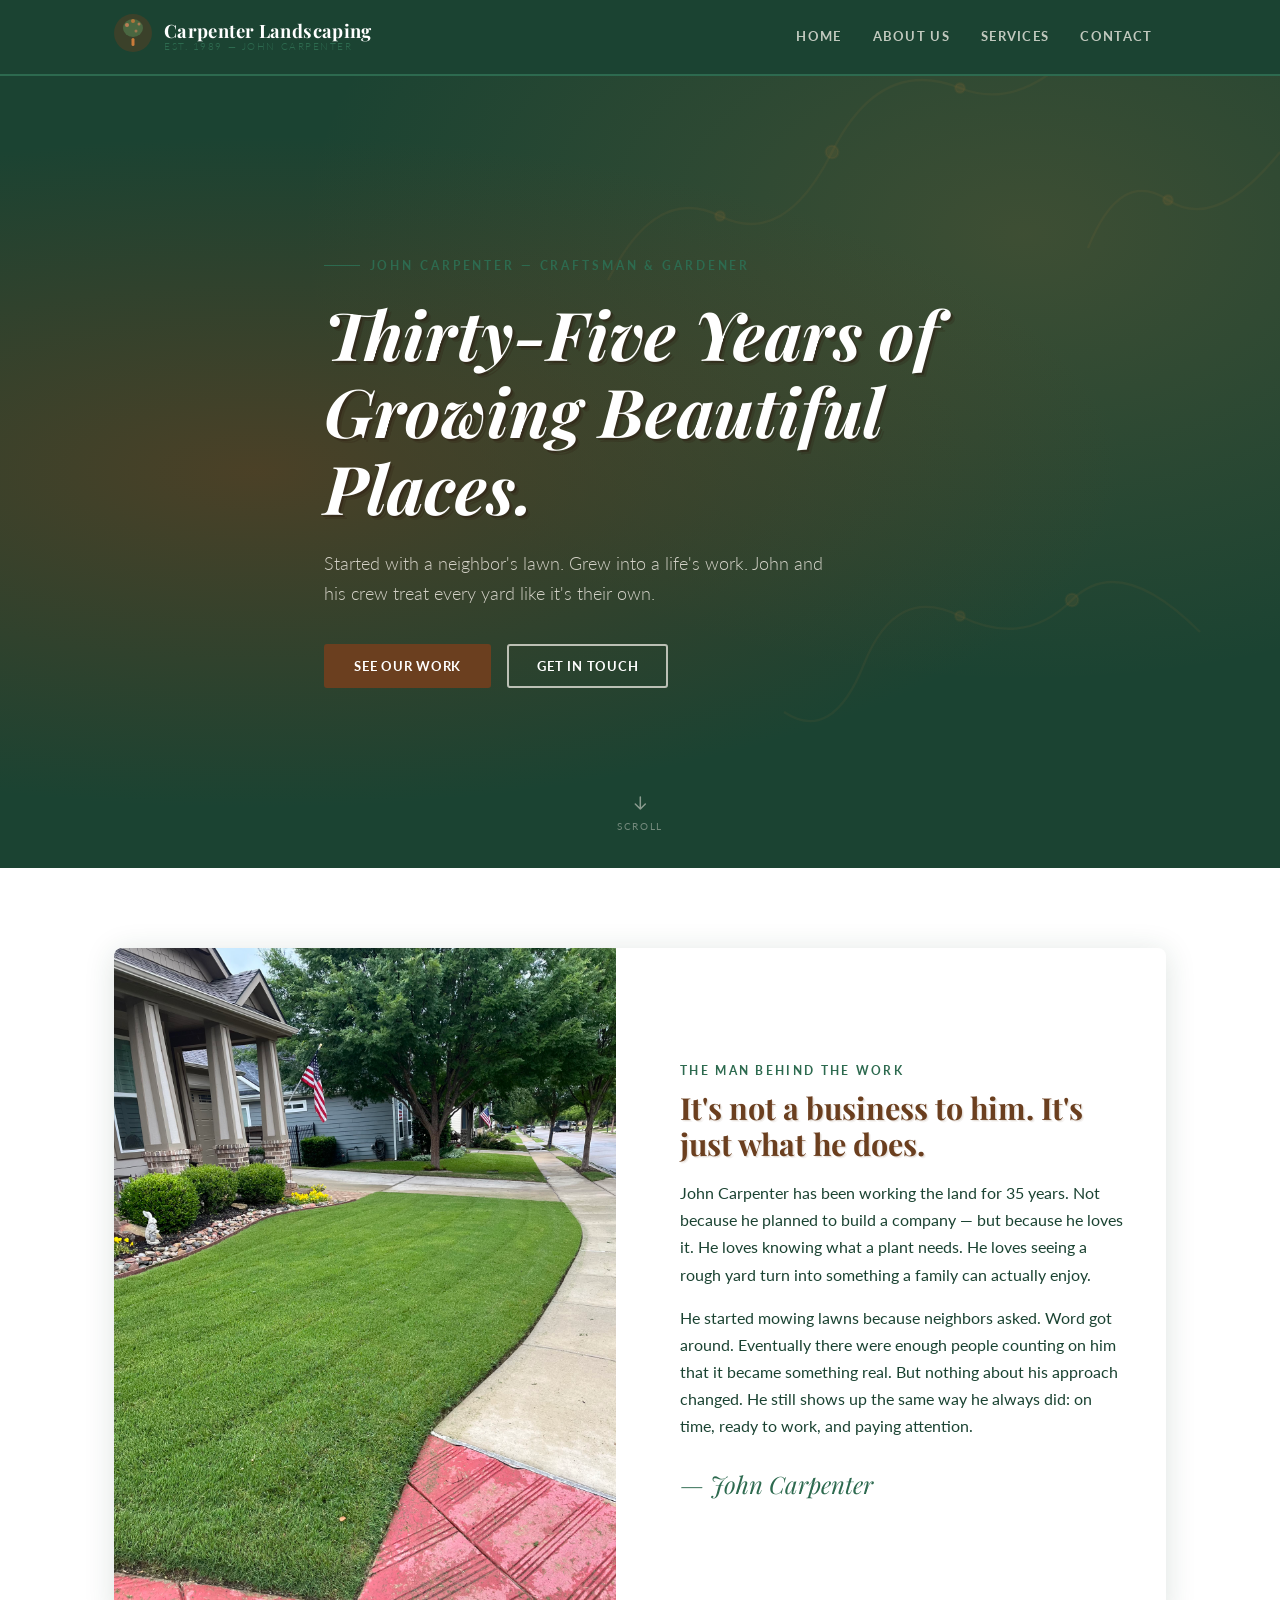
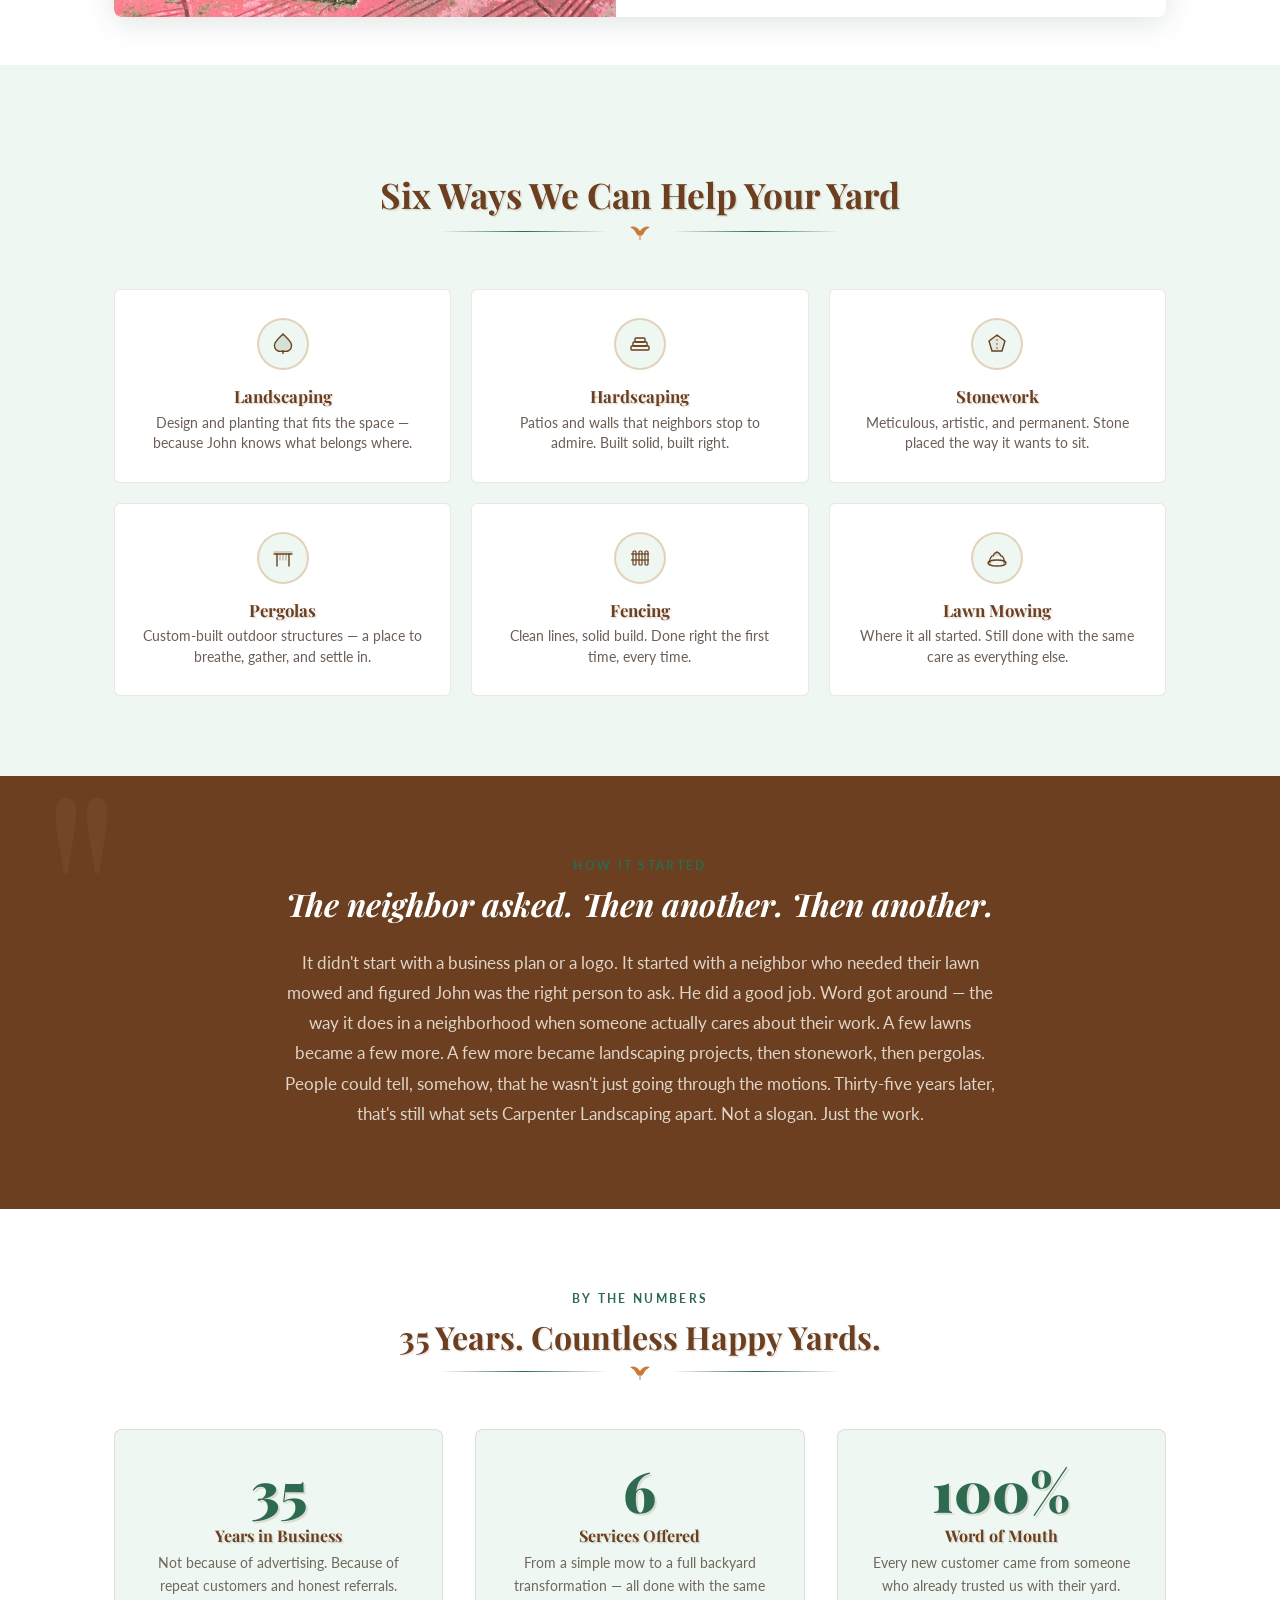
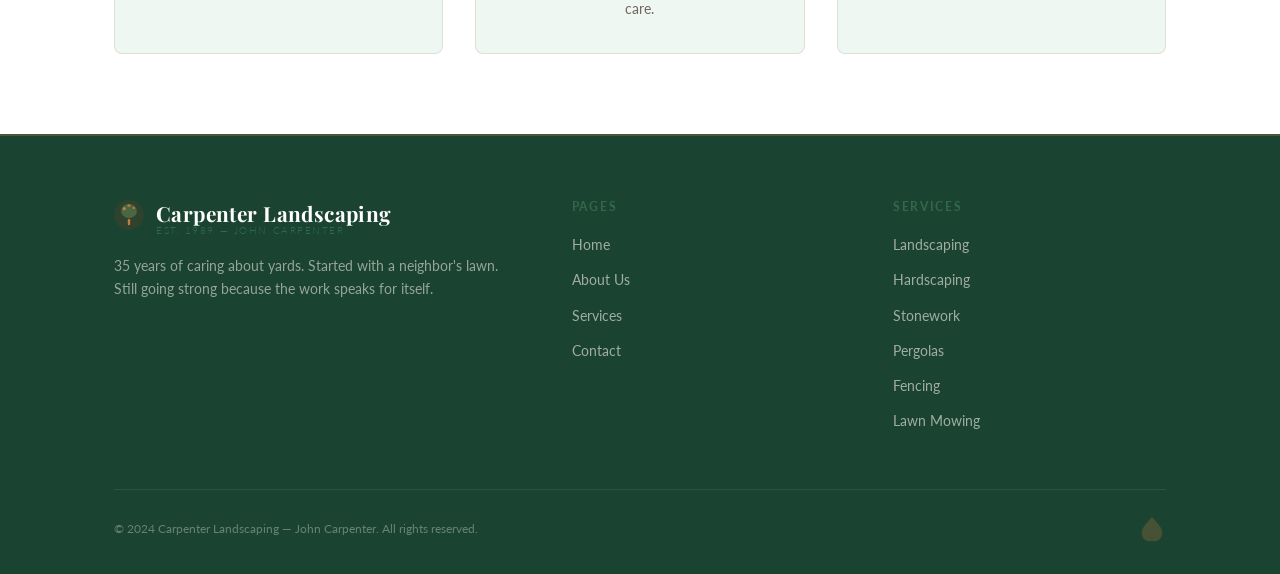
==== JC_landscaping.html @ 870b3518 "Add real lawn mowing photos to intro card and service card Co-Authored-By: Claude Sonnet 4.6 <norepl" ====
<!DOCTYPE html>
<html lang="en">
<head>
  <meta charset="UTF-8" />
  <meta name="viewport" content="width=device-width, initial-scale=1.0" />
  <title>Carpenter Landscaping — John Carpenter</title>

  <!-- Google Fonts -->
  <link rel="preconnect" href="https://fonts.googleapis.com" />
  <link rel="preconnect" href="https://fonts.gstatic.com" crossorigin />
  <link href="https://fonts.googleapis.com/css2?family=Playfair+Display:ital,wght@0,400;0,600;0,700;0,900;1,400;1,600&family=Lato:wght@300;400;700&display=swap" rel="stylesheet" />

  <style>
    /* ============================================================
       CSS CUSTOM PROPERTIES
    ============================================================ */
    :root {
      --brown:      #6B3F1F;        /* secondary brown */
      --amber:      #2D6A4F;        /* primary green (accent) */
      --cream:      #FFFFFF;        /* white */
      --espresso:   #1B4332;        /* dark green (headers/hero) */
      --terra:      #40916C;        /* medium green */
      --brown-light:#5A8A6A;        /* muted green */
      --cream-dark: #EEF7F1;        /* light green-white */
      --green-soft: #40916C;        /* medium green */
      --shadow:     rgba(27,67,50,0.15);
      --yellow:     #E9C46A;        /* floral yellow */
      --blue:       #4895B4;        /* floral blue */
      --pink:       #D4687A;        /* floral pink */
    }

    /* ============================================================
       RESET & BASE
    ============================================================ */
    *, *::before, *::after { box-sizing: border-box; margin: 0; padding: 0; }

    html { scroll-behavior: smooth; font-size: 16px; }

    body {
      font-family: 'Lato', sans-serif;
      background: var(--cream);
      color: var(--espresso);
      line-height: 1.7;
      overflow-x: hidden;
    }

    h1, h2, h3, h4 {
      font-family: 'Playfair Display', serif;
      line-height: 1.2;
      text-shadow: 1px 1px 0 rgba(107,63,31,0.12), 2px 2px 0 rgba(107,63,31,0.06);
    }

    a { color: inherit; text-decoration: none; }
    img { display: block; max-width: 100%; }
    ul { list-style: none; }

    /* ============================================================
       UTILITY
    ============================================================ */
    .container {
      max-width: 1100px;
      margin: 0 auto;
      padding: 0 1.5rem;
    }

    .btn {
      display: inline-block;
      padding: 0.75rem 1.75rem;
      border-radius: 3px;
      font-family: 'Lato', sans-serif;
      font-weight: 700;
      letter-spacing: 0.06em;
      text-transform: uppercase;
      font-size: 0.8rem;
      cursor: pointer;
      transition: all 0.25s ease;
      border: 2px solid transparent;
    }

    .btn-primary {
      background: var(--brown);
      color: var(--cream);
      border-color: var(--brown);
    }
    .btn-primary:hover {
      background: var(--espresso);
      border-color: var(--espresso);
      transform: translateY(-2px);
      box-shadow: 0 6px 20px var(--shadow);
    }

    .btn-outline {
      background: transparent;
      color: var(--cream);
      border-color: rgba(250,245,238,0.7);
    }
    .btn-outline:hover {
      background: var(--cream);
      color: var(--brown);
      border-color: var(--cream);
      transform: translateY(-2px);
      box-shadow: 0 6px 20px var(--shadow);
    }

    .section-label {
      font-family: 'Lato', sans-serif;
      font-size: 0.72rem;
      font-weight: 700;
      letter-spacing: 0.2em;
      text-transform: uppercase;
      color: var(--amber);
      margin-bottom: 0.6rem;
    }

    /* ============================================================
       SCROLL REVEAL
    ============================================================ */
    .reveal {
      opacity: 0;
      transform: translateY(28px);
      transition: opacity 0.7s ease, transform 0.7s ease;
    }
    .reveal.visible {
      opacity: 1;
      transform: translateY(0);
    }
    .reveal-delay-1 { transition-delay: 0.1s; }
    .reveal-delay-2 { transition-delay: 0.2s; }
    .reveal-delay-3 { transition-delay: 0.3s; }
    .reveal-delay-4 { transition-delay: 0.4s; }
    .reveal-delay-5 { transition-delay: 0.5s; }

    /* ============================================================
       SVG BOTANICAL DIVIDERS
    ============================================================ */
    .botanical-divider {
      display: flex;
      align-items: center;
      justify-content: center;
      gap: 1rem;
      margin: 0.5rem 0 2rem;
      opacity: 0.55;
    }
    .botanical-divider svg { flex-shrink: 0; }
    .botanical-divider .line {
      flex: 1;
      height: 1px;
      background: linear-gradient(to right, transparent, var(--amber), transparent);
      max-width: 180px;
    }

    /* ============================================================
       STICKY HEADER / NAV
    ============================================================ */
    #site-header {
      position: sticky;
      top: 0;
      z-index: 1000;
      background: var(--espresso);
      border-bottom: 2px solid var(--amber);
      transition: box-shadow 0.3s;
    }
    #site-header.scrolled {
      box-shadow: 0 4px 20px rgba(44,26,14,0.35);
    }

    .header-inner {
      display: flex;
      align-items: center;
      justify-content: space-between;
      padding: 0.9rem 1.5rem;
      max-width: 1100px;
      margin: 0 auto;
    }

    .logo {
      display: flex;
      align-items: center;
      gap: 0.75rem;
    }
    .logo-icon svg { width: 38px; height: 38px; }
    .logo-text {
      display: flex;
      flex-direction: column;
      line-height: 1.1;
    }
    .logo-name {
      font-family: 'Playfair Display', serif;
      font-size: 1.15rem;
      color: var(--cream);
      font-weight: 700;
      letter-spacing: 0.02em;
    }
    .logo-tagline {
      font-size: 0.65rem;
      color: var(--amber);
      letter-spacing: 0.15em;
      text-transform: uppercase;
      font-weight: 300;
    }

    .main-nav { display: flex; gap: 0.25rem; align-items: center; }
    .main-nav a {
      font-family: 'Lato', sans-serif;
      font-size: 0.8rem;
      font-weight: 700;
      letter-spacing: 0.1em;
      text-transform: uppercase;
      color: rgba(250,245,238,0.75);
      padding: 0.5rem 0.85rem;
      border-radius: 3px;
      transition: color 0.2s, background 0.2s;
    }
    .main-nav a:hover,
    .main-nav a.active {
      color: var(--amber);
      background: rgba(201,123,58,0.1);
    }

    /* Mobile nav */
    .nav-toggle {
      display: none;
      background: none;
      border: none;
      cursor: pointer;
      padding: 0.4rem;
    }
    .nav-toggle span {
      display: block;
      width: 24px;
      height: 2px;
      background: var(--cream);
      margin: 5px 0;
      transition: all 0.3s;
    }

    /* ============================================================
       PAGES (SPA routing)
    ============================================================ */
    .page { display: none; }
    .page.active { display: block; }

    /* ============================================================
       ██ HOME PAGE
    ============================================================ */

    /* --- HERO --- */
    .hero {
      background: var(--espresso);
      background-image:
        radial-gradient(ellipse at 20% 50%, rgba(107,63,31,0.6) 0%, transparent 60%),
        radial-gradient(ellipse at 80% 20%, rgba(201,123,58,0.2) 0%, transparent 50%);
      min-height: 88vh;
      display: flex;
      align-items: center;
      position: relative;
      overflow: hidden;
    }

    /* Decorative branch SVG background */
    .hero::before {
      content: '';
      position: absolute;
      inset: 0;
      background-image: url("data:image/svg+xml,%3Csvg xmlns='http://www.w3.org/2000/svg' width='800' height='600' viewBox='0 0 800 600'%3E%3Cg fill='none' stroke='rgba(201,123,58,0.07)' stroke-width='1.5'%3E%3Cpath d='M700,0 Q650,80 600,60 Q550,40 520,100 Q490,160 450,140 Q410,120 380,180'/%3E%3Cpath d='M800,100 Q760,150 730,130 Q700,110 680,160'/%3E%3Ccircle cx='600' cy='60' r='3' fill='rgba(201,123,58,0.12)'/%3E%3Ccircle cx='520' cy='100' r='4' fill='rgba(201,123,58,0.1)'/%3E%3Ccircle cx='450' cy='140' r='3' fill='rgba(201,123,58,0.1)'/%3E%3Ccircle cx='730' cy='130' r='3' fill='rgba(201,123,58,0.1)'/%3E%3Cpath d='M750,400 Q700,350 670,380 Q640,410 600,390 Q560,370 540,420 Q520,470 490,450'/%3E%3Ccircle cx='670' cy='380' r='4' fill='rgba(201,123,58,0.1)'/%3E%3Ccircle cx='600' cy='390' r='3' fill='rgba(201,123,58,0.1)'/%3E%3C/g%3E%3C/svg%3E");
      background-repeat: no-repeat;
      background-position: right center;
      background-size: cover;
      pointer-events: none;
    }

    .hero-content {
      position: relative;
      z-index: 2;
      max-width: 680px;
      padding: 5rem 1.5rem 5rem;
      margin: 0 auto;
    }

    .hero-eyebrow {
      font-size: 0.72rem;
      font-weight: 700;
      letter-spacing: 0.25em;
      text-transform: uppercase;
      color: var(--amber);
      margin-bottom: 1.2rem;
      display: flex;
      align-items: center;
      gap: 0.6rem;
    }
    .hero-eyebrow::before {
      content: '';
      display: block;
      width: 36px;
      height: 1px;
      background: var(--amber);
    }

    .hero h1 {
      font-size: clamp(2.4rem, 6vw, 4.2rem);
      color: var(--cream);
      margin-bottom: 1.4rem;
      font-style: italic;
      font-weight: 700;
      line-height: 1.15;
      text-shadow: 2px 2px 0 rgba(44,26,14,0.4), 4px 4px 0 rgba(44,26,14,0.2);
    }

    .hero p {
      font-size: 1.1rem;
      color: rgba(250,245,238,0.8);
      margin-bottom: 2.2rem;
      max-width: 500px;
      font-weight: 300;
    }

    .hero-ctas { display: flex; gap: 1rem; flex-wrap: wrap; }

    .hero-scroll {
      position: absolute;
      bottom: 2rem;
      left: 50%;
      transform: translateX(-50%);
      display: flex;
      flex-direction: column;
      align-items: center;
      gap: 0.4rem;
      color: rgba(250,245,238,0.4);
      font-size: 0.65rem;
      letter-spacing: 0.15em;
      text-transform: uppercase;
      animation: bounce 2s infinite;
    }
    .hero-scroll svg { opacity: 0.5; }
    @keyframes bounce {
      0%, 100% { transform: translateX(-50%) translateY(0); }
      50% { transform: translateX(-50%) translateY(6px); }
    }

    /* --- INTRO CARD --- */
    .intro-section {
      background: var(--cream);
      padding: 5rem 0 3rem;
    }

    .intro-card {
      display: grid;
      grid-template-columns: 1fr 1fr;
      gap: 3rem;
      align-items: center;
      background: white;
      border-radius: 8px;
      box-shadow: 0 4px 30px var(--shadow);
      overflow: hidden;
    }

    .intro-photo-slot {
      min-height: 340px;
      overflow: hidden;
      border-radius: 6px 0 0 6px;
    }
    .intro-photo-slot img { width: 100%; height: 100%; object-fit: cover; display: block; }

    .intro-text {
      padding: 2.5rem 2.5rem 2.5rem 1rem;
    }
    .intro-text h2 {
      font-size: 1.9rem;
      color: var(--brown);
      margin-bottom: 1rem;
    }
    .intro-text p {
      color: var(--espresso);
      margin-bottom: 1rem;
      font-size: 1rem;
    }
    .intro-sig {
      margin-top: 1.5rem;
      font-family: 'Playfair Display', serif;
      font-style: italic;
      font-size: 1.5rem;
      color: var(--amber);
    }

    /* --- SERVICES TEASER --- */
    .services-teaser {
      padding: 5rem 0;
      background: var(--cream-dark);
    }
    .services-teaser h2 {
      font-size: 2.2rem;
      color: var(--brown);
      margin-bottom: 0.3rem;
      text-align: center;
    }
    .services-teaser .botanical-divider { max-width: 400px; margin: 0 auto 3rem; }

    .teaser-grid {
      display: grid;
      grid-template-columns: repeat(3, 1fr);
      gap: 1.25rem;
    }

    .teaser-card {
      background: var(--cream);
      border-radius: 6px;
      padding: 1.75rem 1.5rem;
      border: 1px solid rgba(107,63,31,0.12);
      cursor: pointer;
      transition: all 0.3s ease;
      text-align: center;
    }
    .teaser-card:hover {
      transform: translateY(-4px);
      box-shadow: 0 10px 30px var(--shadow);
      border-color: var(--amber);
    }
    .teaser-icon {
      width: 52px;
      height: 52px;
      background: var(--cream-dark);
      border-radius: 50%;
      display: flex;
      align-items: center;
      justify-content: center;
      margin: 0 auto 1rem;
      border: 2px solid rgba(201,123,58,0.3);
      transition: border-color 0.3s;
    }
    .teaser-card:hover .teaser-icon { border-color: var(--amber); }
    .teaser-card h3 {
      font-size: 1.05rem;
      color: var(--brown);
      margin-bottom: 0.4rem;
    }
    .teaser-card p {
      font-size: 0.85rem;
      color: rgba(44,26,14,0.7);
      line-height: 1.5;
    }

    /* --- STORY BLURB --- */
    .story-section {
      padding: 5rem 0;
      background: var(--brown);
      position: relative;
      overflow: hidden;
    }
    .story-section::before {
      content: '"';
      position: absolute;
      top: -2rem;
      left: 3%;
      font-family: 'Playfair Display', serif;
      font-size: 18rem;
      color: rgba(255,255,255,0.04);
      line-height: 1;
      pointer-events: none;
    }

    .story-inner {
      max-width: 720px;
      margin: 0 auto;
      text-align: center;
      position: relative;
      z-index: 2;
    }
    .story-inner .section-label { color: var(--amber); }
    .story-inner h2 {
      font-size: 2rem;
      color: var(--cream);
      margin-bottom: 1.5rem;
      font-style: italic;
    }
    .story-inner p {
      color: rgba(250,245,238,0.82);
      font-size: 1.05rem;
      line-height: 1.8;
    }

    /* --- TRUST SECTION --- */
    .trust-section {
      padding: 5rem 0;
      background: var(--cream);
    }
    .trust-section h2 {
      text-align: center;
      font-size: 2rem;
      color: var(--brown);
      margin-bottom: 0.3rem;
    }
    .trust-section .botanical-divider { max-width: 400px; margin: 0 auto 3rem; }

    .trust-grid {
      display: grid;
      grid-template-columns: repeat(3, 1fr);
      gap: 2rem;
    }
    .trust-badge {
      text-align: center;
      padding: 2rem 1.5rem;
      background: var(--cream-dark);
      border-radius: 8px;
      border: 1px solid rgba(107,63,31,0.12);
    }
    .trust-badge .number {
      font-family: 'Playfair Display', serif;
      font-size: 3.5rem;
      font-weight: 900;
      color: var(--amber);
      line-height: 1;
      margin-bottom: 0.5rem;
      text-shadow: 2px 2px 0 rgba(107,63,31,0.15);
    }
    .trust-badge h3 {
      font-size: 1rem;
      color: var(--brown);
      margin-bottom: 0.4rem;
    }
    .trust-badge p {
      font-size: 0.85rem;
      color: rgba(44,26,14,0.65);
    }

    /* ============================================================
       ██ ABOUT PAGE
    ============================================================ */
    .about-hero {
      background: var(--espresso);
      padding: 5rem 0 4rem;
      text-align: center;
      position: relative;
      overflow: hidden;
    }
    .about-hero::after {
      content: '';
      position: absolute;
      bottom: 0;
      left: 0;
      right: 0;
      height: 60px;
      background: var(--cream);
      clip-path: ellipse(60% 100% at 50% 100%);
    }
    .about-hero .section-label { color: var(--amber); }
    .about-hero h1 {
      font-size: clamp(2rem, 5vw, 3.4rem);
      color: var(--cream);
      font-style: italic;
      margin-bottom: 1rem;
    }
    .about-hero p {
      color: rgba(250,245,238,0.75);
      max-width: 520px;
      margin: 0 auto;
    }

    .about-content { padding: 5rem 0; background: var(--cream); }

    .about-grid {
      display: grid;
      grid-template-columns: 1fr 1.6fr;
      gap: 4rem;
      align-items: start;
    }

    .about-photo-col { position: sticky; top: 100px; }

    .about-photo-slot {
      background: var(--cream-dark);
      border: 2px dashed var(--amber);
      border-radius: 6px;
      min-height: 420px;
      display: flex;
      flex-direction: column;
      align-items: center;
      justify-content: center;
      gap: 0.75rem;
      color: var(--brown-light);
      font-size: 0.8rem;
      letter-spacing: 0.05em;
      padding: 2rem;
      text-align: center;
    }
    .about-photo-slot svg { opacity: 0.45; }

    .about-team-photo {
      margin-top: 1.25rem;
      background: var(--cream-dark);
      border: 2px dashed rgba(107,63,31,0.35);
      border-radius: 6px;
      min-height: 220px;
      display: flex;
      flex-direction: column;
      align-items: center;
      justify-content: center;
      gap: 0.5rem;
      color: rgba(107,63,31,0.6);
      font-size: 0.75rem;
      text-align: center;
      padding: 1.5rem;
    }

    .about-text h2 {
      font-size: 2rem;
      color: var(--brown);
      margin-bottom: 1.2rem;
    }
    .about-text p {
      margin-bottom: 1.2rem;
      color: var(--espresso);
      line-height: 1.8;
    }
    .about-text h3 {
      font-size: 1.4rem;
      color: var(--brown);
      margin: 2rem 0 0.8rem;
    }

    .pull-quote {
      margin: 2.5rem 0;
      padding: 2rem 2rem 2rem 2.5rem;
      border-left: 4px solid var(--amber);
      background: var(--cream-dark);
      border-radius: 0 6px 6px 0;
      position: relative;
    }
    .pull-quote::before {
      content: '"';
      font-family: 'Playfair Display', serif;
      font-size: 5rem;
      color: var(--amber);
      opacity: 0.3;
      position: absolute;
      top: -1rem;
      left: 1rem;
      line-height: 1;
    }
    .pull-quote p {
      font-family: 'Playfair Display', serif;
      font-style: italic;
      font-size: 1.25rem;
      color: var(--brown);
      line-height: 1.5;
      position: relative;
      z-index: 1;
      margin-bottom: 0.5rem !important;
    }
    .pull-quote cite {
      font-size: 0.8rem;
      color: var(--amber);
      letter-spacing: 0.1em;
      text-transform: uppercase;
      font-style: normal;
      font-weight: 700;
    }

    .values-list {
      display: grid;
      grid-template-columns: 1fr 1fr;
      gap: 1rem;
      margin-top: 1.5rem;
    }
    .value-item {
      display: flex;
      align-items: flex-start;
      gap: 0.75rem;
      padding: 1rem;
      background: var(--cream-dark);
      border-radius: 6px;
    }
    .value-item svg { flex-shrink: 0; margin-top: 2px; }
    .value-item strong {
      display: block;
      color: var(--brown);
      font-size: 0.9rem;
      margin-bottom: 0.2rem;
    }
    .value-item span {
      font-size: 0.82rem;
      color: rgba(44,26,14,0.7);
    }

    /* ============================================================
       ██ SERVICES PAGE
    ============================================================ */
    .services-hero {
      background: var(--green-soft);
      background-image: radial-gradient(ellipse at 30% 50%, rgba(107,63,31,0.3) 0%, transparent 60%);
      padding: 5rem 0 4rem;
      text-align: center;
      position: relative;
      overflow: hidden;
    }
    .services-hero::after {
      content: '';
      position: absolute;
      bottom: 0;
      left: 0;
      right: 0;
      height: 60px;
      background: var(--cream);
      clip-path: ellipse(60% 100% at 50% 100%);
    }
    .services-hero .section-label { color: var(--amber); }
    .services-hero h1 {
      font-size: clamp(2rem, 5vw, 3.2rem);
      color: var(--cream);
      font-style: italic;
      margin-bottom: 1rem;
    }
    .services-hero p {
      color: rgba(250,245,238,0.8);
      max-width: 520px;
      margin: 0 auto;
    }

    .services-content { padding: 5rem 0; background: var(--cream); }

    /* Featured landscaping card */
    .service-featured {
      background: var(--espresso);
      border-radius: 10px;
      overflow: hidden;
      display: grid;
      grid-template-columns: 1fr 1.1fr;
      margin-bottom: 2rem;
      box-shadow: 0 8px 40px var(--shadow);
    }
    .service-featured-photo {
      background: rgba(107,63,31,0.35);
      min-height: 340px;
      display: flex;
      flex-direction: column;
      align-items: center;
      justify-content: center;
      gap: 0.75rem;
      color: rgba(250,245,238,0.5);
      font-size: 0.8rem;
      padding: 2rem;
      text-align: center;
      border: 2px dashed rgba(201,123,58,0.35);
      border-radius: 8px;
      margin: 1.5rem;
    }
    .service-featured-text {
      padding: 2.5rem 2.5rem 2.5rem 1rem;
    }
    .service-badge {
      display: inline-block;
      background: var(--amber);
      color: var(--espresso);
      font-size: 0.65rem;
      font-weight: 700;
      letter-spacing: 0.15em;
      text-transform: uppercase;
      padding: 0.25rem 0.75rem;
      border-radius: 2px;
      margin-bottom: 0.75rem;
    }
    .service-featured-text h2 {
      font-size: 2rem;
      color: var(--cream);
      margin-bottom: 1rem;
      font-style: italic;
    }
    .service-featured-text p {
      color: rgba(250,245,238,0.78);
      margin-bottom: 1.25rem;
      line-height: 1.75;
    }

    /* Regular service cards */
    .services-grid {
      display: grid;
      grid-template-columns: repeat(auto-fill, minmax(300px, 1fr));
      gap: 1.5rem;
    }
    .service-card {
      background: white;
      border-radius: 8px;
      border: 1px solid rgba(107,63,31,0.12);
      overflow: hidden;
      transition: all 0.3s;
    }
    .service-card:hover {
      transform: translateY(-4px);
      box-shadow: 0 12px 35px var(--shadow);
      border-color: var(--amber);
    }
    .service-card-photo {
      height: 160px;
      overflow: hidden;
      border-bottom: 1px solid rgba(107,63,31,0.12);
    }
    .service-card-photo img { width: 100%; height: 100%; object-fit: cover; display: block; }
    .service-card-body { padding: 1.5rem; }
    .service-card-body h3 {
      font-size: 1.2rem;
      color: var(--brown);
      margin-bottom: 0.6rem;
    }
    .service-card-body p {
      font-size: 0.88rem;
      color: rgba(44,26,14,0.72);
      margin-bottom: 1.25rem;
      line-height: 1.6;
    }
    .btn-sm {
      font-size: 0.72rem;
      padding: 0.55rem 1.2rem;
      background: var(--brown);
      color: var(--cream);
      border-radius: 3px;
      font-weight: 700;
      letter-spacing: 0.08em;
      text-transform: uppercase;
      display: inline-block;
      transition: all 0.2s;
      border: 2px solid var(--brown);
    }
    .btn-sm:hover {
      background: var(--espresso);
      border-color: var(--espresso);
    }

    /* ============================================================
       ██ CONTACT PAGE
    ============================================================ */
    .contact-hero {
      background: var(--espresso);
      padding: 5rem 0 4rem;
      text-align: center;
      position: relative;
      overflow: hidden;
    }
    .contact-hero::after {
      content: '';
      position: absolute;
      bottom: 0;
      left: 0;
      right: 0;
      height: 60px;
      background: var(--cream);
      clip-path: ellipse(60% 100% at 50% 100%);
    }
    .contact-hero h1 {
      font-size: clamp(2rem, 5vw, 3.2rem);
      color: var(--cream);
      font-style: italic;
      margin-bottom: 1rem;
    }
    .contact-hero p {
      color: rgba(250,245,238,0.75);
      max-width: 480px;
      margin: 0 auto;
      font-style: italic;
      font-family: 'Playfair Display', serif;
    }

    .contact-content { padding: 5rem 0; background: var(--cream); }

    .contact-grid {
      display: grid;
      grid-template-columns: 1.3fr 1fr;
      gap: 4rem;
      align-items: start;
    }

    /* Form */
    .contact-form-wrap h2 {
      font-size: 1.8rem;
      color: var(--brown);
      margin-bottom: 0.3rem;
    }
    .contact-form-wrap > p {
      color: rgba(44,26,14,0.65);
      margin-bottom: 2rem;
      font-size: 0.9rem;
    }

    .form-group { margin-bottom: 1.25rem; }
    .form-group label {
      display: block;
      font-size: 0.75rem;
      font-weight: 700;
      letter-spacing: 0.1em;
      text-transform: uppercase;
      color: var(--brown);
      margin-bottom: 0.4rem;
    }
    .form-group input,
    .form-group textarea,
    .form-group select {
      width: 100%;
      padding: 0.75rem 1rem;
      border: 1.5px solid rgba(107,63,31,0.25);
      border-radius: 4px;
      font-family: 'Lato', sans-serif;
      font-size: 0.95rem;
      color: var(--espresso);
      background: white;
      transition: border-color 0.2s, box-shadow 0.2s;
      outline: none;
    }
    .form-group input:focus,
    .form-group textarea:focus {
      border-color: var(--amber);
      box-shadow: 0 0 0 3px rgba(201,123,58,0.15);
    }
    .form-group textarea { min-height: 130px; resize: vertical; }

    .form-row {
      display: grid;
      grid-template-columns: 1fr 1fr;
      gap: 1rem;
    }

    .form-submit {
      margin-top: 1.5rem;
    }
    .form-submit .btn-primary {
      width: 100%;
      text-align: center;
      font-size: 0.85rem;
    }

    /* Contact info sidebar */
    .contact-info h2 {
      font-size: 1.6rem;
      color: var(--brown);
      margin-bottom: 1.5rem;
    }

    .john-note {
      background: var(--espresso);
      border-radius: 8px;
      padding: 1.75rem;
      margin-bottom: 2rem;
    }
    .john-note p {
      font-family: 'Playfair Display', serif;
      font-style: italic;
      color: var(--cream);
      font-size: 1rem;
      line-height: 1.6;
    }
    .john-note cite {
      display: block;
      margin-top: 0.75rem;
      font-size: 0.75rem;
      color: var(--amber);
      letter-spacing: 0.1em;
      text-transform: uppercase;
      font-style: normal;
    }

    .info-item {
      display: flex;
      gap: 1rem;
      align-items: flex-start;
      padding: 1.25rem 0;
      border-bottom: 1px solid rgba(107,63,31,0.12);
    }
    .info-item:last-child { border-bottom: none; }
    .info-icon {
      width: 40px;
      height: 40px;
      background: var(--cream-dark);
      border-radius: 50%;
      display: flex;
      align-items: center;
      justify-content: center;
      flex-shrink: 0;
      border: 1px solid rgba(107,63,31,0.15);
    }
    .info-text strong {
      display: block;
      font-size: 0.75rem;
      letter-spacing: 0.1em;
      text-transform: uppercase;
      color: var(--brown);
      margin-bottom: 0.2rem;
    }
    .info-text span {
      color: rgba(44,26,14,0.7);
      font-size: 0.9rem;
    }

    /* ============================================================
       FOOTER
    ============================================================ */
    #site-footer {
      background: var(--espresso);
      padding: 4rem 0 2rem;
      border-top: 2px solid rgba(201,123,58,0.3);
    }

    .footer-grid {
      display: grid;
      grid-template-columns: 1.5fr 1fr 1fr;
      gap: 3rem;
      margin-bottom: 3rem;
    }

    .footer-brand .logo-name { font-size: 1.3rem; color: var(--cream); }
    .footer-brand .logo-tagline { color: var(--amber); }
    .footer-brand p {
      margin-top: 1rem;
      color: rgba(250,245,238,0.55);
      font-size: 0.88rem;
      line-height: 1.7;
    }

    .footer-col h4 {
      font-family: 'Lato', sans-serif;
      font-size: 0.72rem;
      font-weight: 700;
      letter-spacing: 0.15em;
      text-transform: uppercase;
      color: var(--amber);
      margin-bottom: 1rem;
    }
    .footer-col ul li { margin-bottom: 0.5rem; }
    .footer-col ul li a,
    .footer-col ul li span {
      color: rgba(250,245,238,0.6);
      font-size: 0.88rem;
      transition: color 0.2s;
      cursor: pointer;
    }
    .footer-col ul li a:hover { color: var(--cream); }

    .footer-bottom {
      border-top: 1px solid rgba(250,245,238,0.08);
      padding-top: 1.5rem;
      display: flex;
      align-items: center;
      justify-content: space-between;
    }
    .footer-bottom p {
      color: rgba(250,245,238,0.35);
      font-size: 0.78rem;
    }
    .footer-leaf { opacity: 0.25; }

    /* ============================================================
       BOTANICAL DIVIDER SVG INLINE
    ============================================================ */
    .section-divider {
      text-align: center;
      margin: 1rem 0 2rem;
    }
    .section-divider svg {
      width: 200px;
      height: auto;
      opacity: 0.45;
    }

    /* ============================================================
       RESPONSIVE
    ============================================================ */
    @media (max-width: 900px) {
      .teaser-grid { grid-template-columns: repeat(2, 1fr); }
      .trust-grid { grid-template-columns: repeat(2, 1fr); }
      .footer-grid { grid-template-columns: 1fr 1fr; }
      .intro-card { grid-template-columns: 1fr; }
      .intro-photo-slot { border-radius: 6px 6px 0 0; min-height: 220px; }
      .intro-text { padding: 2rem; }
      .about-grid { grid-template-columns: 1fr; }
      .about-photo-col { position: static; }
      .service-featured { grid-template-columns: 1fr; }
      .service-featured-text { padding: 2rem; }
      .contact-grid { grid-template-columns: 1fr; }
      .values-list { grid-template-columns: 1fr; }
    }

    @media (max-width: 640px) {
      .main-nav { display: none; }
      .main-nav.open {
        display: flex;
        flex-direction: column;
        position: absolute;
        top: 100%;
        left: 0;
        right: 0;
        background: var(--espresso);
        border-top: 1px solid rgba(201,123,58,0.2);
        padding: 1rem;
        gap: 0;
      }
      .main-nav.open a {
        padding: 0.75rem 1rem;
        border-bottom: 1px solid rgba(250,245,238,0.06);
      }
      .nav-toggle { display: block; }
      #site-header { position: relative; }
      #site-header .header-inner { position: relative; }
      .teaser-grid { grid-template-columns: 1fr; }
      .trust-grid { grid-template-columns: 1fr; }
      .footer-grid { grid-template-columns: 1fr; }
      .form-row { grid-template-columns: 1fr; }
      .hero-ctas { flex-direction: column; }
      .hero-ctas .btn { text-align: center; }
    }

    /* ============================================================
       MISC POLISH
    ============================================================ */
    ::selection {
      background: var(--amber);
      color: var(--espresso);
    }

    .text-amber { color: var(--amber); }
    .text-center { text-align: center; }
    .mb-sm { margin-bottom: 0.5rem; }
    .mb-md { margin-bottom: 1.5rem; }
  </style>
</head>
<body>

  <!-- ============================================================
       STICKY HEADER
  ============================================================ -->
  <header id="site-header">
    <div class="header-inner">
      <div class="logo" onclick="navigate('home')" style="cursor:pointer">
        <div class="logo-icon">
          <!-- Leaf / tree SVG logo mark -->
          <svg viewBox="0 0 38 38" fill="none" xmlns="http://www.w3.org/2000/svg">
            <circle cx="19" cy="19" r="19" fill="rgba(107,63,31,0.4)"/>
            <!-- Tree trunk -->
            <rect x="17.5" y="24" width="3" height="8" rx="1.5" fill="#C97B3A"/>
            <!-- Tree canopy -->
            <ellipse cx="19" cy="14" rx="10" ry="9" fill="#4A6741"/>
            <!-- Bloom accents -->
            <circle cx="13" cy="11" r="2" fill="#D4845A" opacity="0.8"/>
            <circle cx="25" cy="10" r="1.5" fill="#D4845A" opacity="0.7"/>
            <circle cx="19" cy="7" r="2" fill="#C97B3A" opacity="0.8"/>
            <circle cx="22" cy="17" r="1.5" fill="#D4845A" opacity="0.6"/>
          </svg>
        </div>
        <div class="logo-text">
          <span class="logo-name">Carpenter Landscaping</span>
          <span class="logo-tagline">Est. 1989 &mdash; John Carpenter</span>
        </div>
      </div>

      <!-- Desktop nav -->
      <nav class="main-nav" id="main-nav">
        <a href="#" onclick="navigate('home')" data-page="home">Home</a>
        <a href="#" onclick="navigate('about')" data-page="about">About Us</a>
        <a href="#" onclick="navigate('services')" data-page="services">Services</a>
        <a href="#" onclick="navigate('contact')" data-page="contact">Contact</a>
      </nav>

      <!-- Mobile toggle -->
      <button class="nav-toggle" id="nav-toggle" aria-label="Toggle menu">
        <span></span><span></span><span></span>
      </button>
    </div>
  </header>


  <!-- ============================================================
       HOME PAGE
  ============================================================ -->
  <div id="page-home" class="page active">

    <!-- HERO -->
    <section class="hero">
      <div class="hero-content">
        <div class="hero-eyebrow reveal">John Carpenter &mdash; Craftsman &amp; Gardener</div>
        <h1 class="reveal reveal-delay-1">Thirty-Five Years of Growing Beautiful Places.</h1>
        <p class="reveal reveal-delay-2">Started with a neighbor's lawn. Grew into a life's work. John and his crew treat every yard like it's their own.</p>
        <div class="hero-ctas reveal reveal-delay-3">
          <button class="btn btn-primary" onclick="navigate('services')">See Our Work</button>
          <button class="btn btn-outline" onclick="navigate('contact')">Get in Touch</button>
        </div>
      </div>
      <div class="hero-scroll">
        <svg width="18" height="18" viewBox="0 0 18 18" fill="none" xmlns="http://www.w3.org/2000/svg">
          <path d="M9 3v12M4 10l5 5 5-5" stroke="#FAF5EE" stroke-width="1.5" stroke-linecap="round" stroke-linejoin="round"/>
        </svg>
        Scroll
      </div>
    </section>

    <!-- INTRO CARD -->
    <section class="intro-section">
      <div class="container">
        <div class="intro-card reveal">
          <div class="intro-photo-slot">
            <img src="images/IMG_1251.jpeg" alt="Freshly mowed lawn with clean edges by Carpenter Landscaping" style="width:100%;height:100%;object-fit:cover;border-radius:6px 0 0 6px;display:block;" />
          </div>
          <div class="intro-text">
            <div class="section-label">The Man Behind the Work</div>
            <h2>It's not a business to him. It's just what he does.</h2>
            <p>John Carpenter has been working the land for 35 years. Not because he planned to build a company — but because he loves it. He loves knowing what a plant needs. He loves seeing a rough yard turn into something a family can actually enjoy.</p>
            <p>He started mowing lawns because neighbors asked. Word got around. Eventually there were enough people counting on him that it became something real. But nothing about his approach changed. He still shows up the same way he always did: on time, ready to work, and paying attention.</p>
            <div class="intro-sig">— John Carpenter</div>
          </div>
        </div>
      </div>
    </section>

    <!-- SERVICES TEASER -->
    <section class="services-teaser">
      <div class="container">
        <div class="section-label text-center reveal">What We Do</div>
        <h2 class="reveal reveal-delay-1">Six Ways We Can Help Your Yard</h2>
        <div class="botanical-divider reveal reveal-delay-2">
          <div class="line"></div>
          <svg width="32" height="20" viewBox="0 0 32 20" fill="none" xmlns="http://www.w3.org/2000/svg">
            <path d="M16 10 Q12 4 6 6 Q10 8 12 12 Q14 16 16 14 Q18 16 20 12 Q22 8 26 6 Q20 4 16 10Z" fill="#C97B3A"/>
            <line x1="16" y1="10" x2="16" y2="19" stroke="#C97B3A" stroke-width="1"/>
          </svg>
          <div class="line"></div>
        </div>

        <div class="teaser-grid">
          <!-- Landscaping -->
          <div class="teaser-card reveal" onclick="navigate('services')">
            <div class="teaser-icon">
              <svg width="24" height="24" viewBox="0 0 24 24" fill="none">
                <path d="M12 2C9 5 6 7 4 11c-1.5 3 0 7 3 8 1.5.5 3 .5 5 0 2 .5 3.5.5 5 0 3-1 4.5-5 3-8C18 7 15 5 12 2Z" stroke="#6B3F1F" stroke-width="1.4" fill="rgba(74,103,65,0.15)"/>
                <line x1="12" y1="19" x2="12" y2="22" stroke="#6B3F1F" stroke-width="1.4"/>
              </svg>
            </div>
            <h3>Landscaping</h3>
            <p>Design and planting that fits the space — because John knows what belongs where.</p>
          </div>

          <!-- Hardscaping -->
          <div class="teaser-card reveal reveal-delay-1" onclick="navigate('services')">
            <div class="teaser-icon">
              <svg width="24" height="24" viewBox="0 0 24 24" fill="none">
                <rect x="3" y="14" width="18" height="4" rx="1" stroke="#6B3F1F" stroke-width="1.4"/>
                <rect x="5" y="10" width="14" height="4" rx="1" stroke="#6B3F1F" stroke-width="1.4"/>
                <rect x="7" y="6" width="10" height="4" rx="1" stroke="#6B3F1F" stroke-width="1.4"/>
              </svg>
            </div>
            <h3>Hardscaping</h3>
            <p>Patios and walls that neighbors stop to admire. Built solid, built right.</p>
          </div>

          <!-- Stonework -->
          <div class="teaser-card reveal reveal-delay-2" onclick="navigate('services')">
            <div class="teaser-icon">
              <svg width="24" height="24" viewBox="0 0 24 24" fill="none">
                <polygon points="12,3 20,9 17,19 7,19 4,9" stroke="#6B3F1F" stroke-width="1.4" fill="rgba(107,63,31,0.08)"/>
                <line x1="12" y1="3" x2="12" y2="19" stroke="#6B3F1F" stroke-width="0.8" stroke-dasharray="2 2"/>
              </svg>
            </div>
            <h3>Stonework</h3>
            <p>Meticulous, artistic, and permanent. Stone placed the way it wants to sit.</p>
          </div>

          <!-- Pergolas -->
          <div class="teaser-card reveal" onclick="navigate('services')">
            <div class="teaser-icon">
              <svg width="24" height="24" viewBox="0 0 24 24" fill="none">
                <line x1="3" y1="8" x2="21" y2="8" stroke="#6B3F1F" stroke-width="1.4" stroke-linecap="round"/>
                <line x1="3" y1="6" x2="21" y2="6" stroke="#6B3F1F" stroke-width="0.8" stroke-linecap="round" opacity="0.5"/>
                <line x1="6" y1="8" x2="6" y2="20" stroke="#6B3F1F" stroke-width="1.4" stroke-linecap="round"/>
                <line x1="18" y1="8" x2="18" y2="20" stroke="#6B3F1F" stroke-width="1.4" stroke-linecap="round"/>
                <line x1="9" y1="8" x2="9" y2="14" stroke="#6B3F1F" stroke-width="0.8" stroke-linecap="round" opacity="0.6"/>
                <line x1="12" y1="8" x2="12" y2="14" stroke="#6B3F1F" stroke-width="0.8" stroke-linecap="round" opacity="0.6"/>
                <line x1="15" y1="8" x2="15" y2="14" stroke="#6B3F1F" stroke-width="0.8" stroke-linecap="round" opacity="0.6"/>
              </svg>
            </div>
            <h3>Pergolas</h3>
            <p>Custom-built outdoor structures — a place to breathe, gather, and settle in.</p>
          </div>

          <!-- Fencing -->
          <div class="teaser-card reveal reveal-delay-1" onclick="navigate('services')">
            <div class="teaser-icon">
              <svg width="24" height="24" viewBox="0 0 24 24" fill="none">
                <line x1="3" y1="8" x2="21" y2="8" stroke="#6B3F1F" stroke-width="1.2"/>
                <line x1="3" y1="14" x2="21" y2="14" stroke="#6B3F1F" stroke-width="1.2"/>
                <rect x="5" y="5" width="3" height="14" rx="1" stroke="#6B3F1F" stroke-width="1.2"/>
                <rect x="11" y="5" width="3" height="14" rx="1" stroke="#6B3F1F" stroke-width="1.2"/>
                <rect x="17" y="5" width="3" height="14" rx="1" stroke="#6B3F1F" stroke-width="1.2"/>
              </svg>
            </div>
            <h3>Fencing</h3>
            <p>Clean lines, solid build. Done right the first time, every time.</p>
          </div>

          <!-- Lawn Mowing -->
          <div class="teaser-card reveal reveal-delay-2" onclick="navigate('services')">
            <div class="teaser-icon">
              <svg width="24" height="24" viewBox="0 0 24 24" fill="none">
                <ellipse cx="12" cy="17" rx="9" ry="3" stroke="#6B3F1F" stroke-width="1.4"/>
                <path d="M5 17 Q4 13 7 10" stroke="#6B3F1F" stroke-width="1.2" stroke-linecap="round"/>
                <path d="M19 17 Q20 13 17 10" stroke="#6B3F1F" stroke-width="1.2" stroke-linecap="round"/>
                <path d="M8 10 Q9 7 12 6 Q15 7 16 10" stroke="#6B3F1F" stroke-width="1.4" stroke-linecap="round" fill="rgba(74,103,65,0.15)"/>
              </svg>
            </div>
            <h3>Lawn Mowing</h3>
            <p>Where it all started. Still done with the same care as everything else.</p>
          </div>
        </div>
      </div>
    </section>

    <!-- STORY BLURB -->
    <section class="story-section">
      <div class="container">
        <div class="story-inner">
          <div class="section-label reveal">How It Started</div>
          <h2 class="reveal reveal-delay-1">The neighbor asked. Then another. Then another.</h2>
          <p class="reveal reveal-delay-2">It didn't start with a business plan or a logo. It started with a neighbor who needed their lawn mowed and figured John was the right person to ask. He did a good job. Word got around — the way it does in a neighborhood when someone actually cares about their work. A few lawns became a few more. A few more became landscaping projects, then stonework, then pergolas. People could tell, somehow, that he wasn't just going through the motions. Thirty-five years later, that's still what sets Carpenter Landscaping apart. Not a slogan. Just the work.</p>
        </div>
      </div>
    </section>

    <!-- TRUST SECTION -->
    <section class="trust-section">
      <div class="container">
        <div class="section-label text-center reveal">By the Numbers</div>
        <h2 class="reveal reveal-delay-1">35 Years. Countless Happy Yards.</h2>
        <div class="botanical-divider reveal reveal-delay-2">
          <div class="line"></div>
          <svg width="32" height="20" viewBox="0 0 32 20" fill="none">
            <path d="M16 10 Q12 4 6 6 Q10 8 12 12 Q14 16 16 14 Q18 16 20 12 Q22 8 26 6 Q20 4 16 10Z" fill="#C97B3A"/>
            <line x1="16" y1="10" x2="16" y2="19" stroke="#C97B3A" stroke-width="1"/>
          </svg>
          <div class="line"></div>
        </div>

        <div class="trust-grid">
          <div class="trust-badge reveal">
            <div class="number">35</div>
            <h3>Years in Business</h3>
            <p>Not because of advertising. Because of repeat customers and honest referrals.</p>
          </div>
          <div class="trust-badge reveal reveal-delay-1">
            <div class="number">6</div>
            <h3>Services Offered</h3>
            <p>From a simple mow to a full backyard transformation — all done with the same care.</p>
          </div>
          <div class="trust-badge reveal reveal-delay-2">
            <div class="number">100%</div>
            <h3>Word of Mouth</h3>
            <p>Every new customer came from someone who already trusted us with their yard.</p>
          </div>
        </div>
      </div>
    </section>

  </div><!-- /page-home -->


  <!-- ============================================================
       ABOUT PAGE
  ============================================================ -->
  <div id="page-about" class="page">

    <section class="about-hero">
      <div class="container">
        <div class="section-label reveal">The Story</div>
        <h1 class="reveal reveal-delay-1">Just a guy who loves what he does.</h1>
        <p class="reveal reveal-delay-2">No fancy pitch. No corporate story. Just 35 years of showing up and doing the work right.</p>
      </div>
    </section>

    <section class="about-content">
      <div class="container">
        <div class="about-grid">

          <!-- Photo column -->
          <div class="about-photo-col reveal">
            <div class="about-photo-slot">
              <svg width="48" height="48" viewBox="0 0 48 48" fill="none">
                <rect x="8" y="8" width="32" height="32" rx="4" stroke="#8B5A32" stroke-width="1.5" stroke-dasharray="4 3"/>
                <circle cx="24" cy="22" r="6" stroke="#8B5A32" stroke-width="1.2"/>
                <path d="M12 40c0-7 5-11 12-11s12 4 12 11" stroke="#8B5A32" stroke-width="1.2" stroke-linecap="round"/>
              </svg>
              <span>[Photo: John Carpenter]</span>
            </div>
            <div class="about-team-photo">
              <svg width="36" height="36" viewBox="0 0 36 36" fill="none">
                <rect x="4" y="4" width="28" height="28" rx="3" stroke="rgba(107,63,31,0.5)" stroke-width="1.2" stroke-dasharray="3 2"/>
                <circle cx="12" cy="15" r="4" stroke="rgba(107,63,31,0.5)" stroke-width="1.1"/>
                <circle cx="24" cy="15" r="4" stroke="rgba(107,63,31,0.5)" stroke-width="1.1"/>
                <path d="M4 30c0-5 3.5-8 8-8s8 3 8 8" stroke="rgba(107,63,31,0.5)" stroke-width="1.1" stroke-linecap="round"/>
                <path d="M16 30c0-5 3.5-8 8-8s8 3 8 8" stroke="rgba(107,63,31,0.5)" stroke-width="1.1" stroke-linecap="round"/>
              </svg>
              <span>[Photo: John &amp; the crew]</span>
            </div>
          </div>

          <!-- Text column -->
          <div class="about-text">
            <div class="section-label reveal">About John</div>
            <h2 class="reveal reveal-delay-1">He started with a lawn mower and a good reputation.</h2>

            <p class="reveal reveal-delay-2">John Carpenter grew up around plants. The kind of kid who'd notice what was wrong with a garden before he noticed anything else. He didn't set out to run a landscaping company — that happened gradually, the way most real things do. A neighbor asked him to mow. He did a good job. Another neighbor heard about it. Then another.</p>

            <p class="reveal reveal-delay-2">But lawn mowing was never really the point. Landscaping was. Seeing a yard and knowing what it needs — what shape it wants to take, what plants belong there, how light moves through it at different times of day. That's the part that gets him up in the morning.</p>

            <div class="pull-quote reveal reveal-delay-3">
              <p>"I'm not trying to impress anybody. I just want the work to speak for itself."</p>
              <cite>— John Carpenter</cite>
            </div>

            <h3 class="reveal">35 Years of Paying Attention</h3>
            <p class="reveal reveal-delay-1">Thirty-five years in, John still walks every property before he picks up a tool. He wants to understand it first. What's working. What's struggling. What the owners actually want to do out there. He's not in a rush to start — because starting wrong is a lot harder to fix than taking a few extra minutes at the beginning.</p>

            <p class="reveal reveal-delay-2">His crew shares that same mindset. They don't just do the work — they care about how it looks when they're done. Every edge, every stone, every planted bed. If something's not right, they say so and they fix it. That's not a company policy. It's just how John raised them to work.</p>

            <h3 class="reveal">What Matters to This Team</h3>

            <div class="values-list reveal reveal-delay-1">
              <div class="value-item">
                <svg width="20" height="20" viewBox="0 0 20 20" fill="none">
                  <path d="M10 2C7 5 4 7 3 11c-1 3 1 7 4 7.5 1.5.3 3 .2 3-.5V2Z" fill="rgba(74,103,65,0.3)" stroke="#4A6741" stroke-width="1.2"/>
                  <path d="M10 2c3 3 6 5 7 9 1 3-1 7-4 7.5-1.5.3-3 .2-3-.5V2Z" fill="rgba(74,103,65,0.15)" stroke="#4A6741" stroke-width="1.2"/>
                </svg>
                <div>
                  <strong>Honest work</strong>
                  <span>No corners cut. No upsells you don't need.</span>
                </div>
              </div>
              <div class="value-item">
                <svg width="20" height="20" viewBox="0 0 20 20" fill="none">
                  <circle cx="10" cy="10" r="8" stroke="#C97B3A" stroke-width="1.2"/>
                  <path d="M7 10l2 2 4-4" stroke="#C97B3A" stroke-width="1.4" stroke-linecap="round" stroke-linejoin="round"/>
                </svg>
                <div>
                  <strong>Attention to detail</strong>
                  <span>The small things matter. John notices them all.</span>
                </div>
              </div>
              <div class="value-item">
                <svg width="20" height="20" viewBox="0 0 20 20" fill="none">
                  <rect x="3" y="10" width="14" height="8" rx="2" stroke="#6B3F1F" stroke-width="1.2"/>
                  <path d="M7 10V7a3 3 0 0 1 6 0v3" stroke="#6B3F1F" stroke-width="1.2"/>
                </svg>
                <div>
                  <strong>Your property, your trust</strong>
                  <span>We treat every yard like it's our own.</span>
                </div>
              </div>
              <div class="value-item">
                <svg width="20" height="20" viewBox="0 0 20 20" fill="none">
                  <path d="M10 3l1.8 5.5H17l-4.6 3.4 1.7 5.4L10 14l-4.1 3.3 1.7-5.4L3 8.5h5.2L10 3Z" stroke="#C97B3A" stroke-width="1.2" fill="rgba(201,123,58,0.1)"/>
                </svg>
                <div>
                  <strong>Real pride in the craft</strong>
                  <span>This is what John was built to do.</span>
                </div>
              </div>
            </div>
          </div>

        </div>
      </div>
    </section>

  </div><!-- /page-about -->


  <!-- ============================================================
       SERVICES PAGE
  ============================================================ -->
  <div id="page-services" class="page">

    <section class="services-hero">
      <div class="container">
        <div class="section-label reveal">What We Offer</div>
        <h1 class="reveal reveal-delay-1">Six services. One standard of work.</h1>
        <p class="reveal reveal-delay-2">Landscaping is the heart of what John does. Everything else grew out of that same care and attention.</p>
      </div>
    </section>

    <section class="services-content">
      <div class="container">

        <!-- FEATURED: Landscaping -->
        <div class="service-featured reveal">
          <div class="service-featured-photo">
            <svg width="52" height="52" viewBox="0 0 52 52" fill="none">
              <rect x="4" y="4" width="44" height="44" rx="6" stroke="rgba(250,245,238,0.3)" stroke-width="1.5" stroke-dasharray="4 3"/>
              <path d="M26 8C18 16 12 20 10 28c-2 6 1 14 7 16 3 1 6 1 9 0 3 1 6 1 9 0 6-2 9-10 7-16C40 20 34 16 26 8Z" stroke="rgba(250,245,238,0.5)" stroke-width="1.5" fill="rgba(74,103,65,0.25)"/>
              <line x1="26" y1="44" x2="26" y2="48" stroke="rgba(250,245,238,0.4)" stroke-width="1.5"/>
            </svg>
            <span style="font-size:0.8rem; letter-spacing:0.05em;">[Photo: Landscaping project]</span>
          </div>
          <div class="service-featured-text">
            <div class="service-badge">Featured Service</div>
            <h2>Landscaping</h2>
            <p>This is where John's heart is. Whether you're starting from scratch or refreshing an overgrown space, John and his team will design and plant something that feels like it belongs there — because they know plants, and they know your yard.</p>
            <p>He doesn't work from a catalog. He walks the space, he listens to what you want, and then he figures out what actually makes sense for the soil, the light, and the way you live out there. The result is a yard that looks like it was always meant to be that way.</p>
            <button class="btn btn-outline" onclick="navigate('contact')" style="margin-top:0.5rem;">Get a Quote</button>
          </div>
        </div>

        <!-- Grid of other services -->
        <div class="services-grid">

          <!-- Hardscaping -->
          <div class="service-card reveal">
            <div class="service-card-photo">
              <svg width="36" height="36" viewBox="0 0 36 36" fill="none">
                <rect x="4" y="22" width="28" height="6" rx="2" stroke="rgba(107,63,31,0.5)" stroke-width="1.2"/>
                <rect x="7" y="16" width="22" height="6" rx="2" stroke="rgba(107,63,31,0.5)" stroke-width="1.2"/>
                <rect x="10" y="10" width="16" height="6" rx="2" stroke="rgba(107,63,31,0.5)" stroke-width="1.2"/>
              </svg>
              <span>[Photo: Hardscaping project]</span>
            </div>
            <div class="service-card-body">
              <h3>Hardscaping</h3>
              <p>From retaining walls to custom patios, the stonework here is something neighbors stop and stare at. Built to last and built to look right.</p>
              <a class="btn-sm" onclick="navigate('contact')">Get a Quote</a>
            </div>
          </div>

          <!-- Stonework -->
          <div class="service-card reveal reveal-delay-1">
            <div class="service-card-photo">
              <svg width="36" height="36" viewBox="0 0 36 36" fill="none">
                <polygon points="18,4 30,12 26,28 10,28 6,12" stroke="rgba(107,63,31,0.5)" stroke-width="1.2" fill="rgba(107,63,31,0.06)"/>
                <line x1="18" y1="4" x2="18" y2="28" stroke="rgba(107,63,31,0.3)" stroke-width="0.8" stroke-dasharray="2 2"/>
                <line x1="6" y1="12" x2="30" y2="12" stroke="rgba(107,63,31,0.3)" stroke-width="0.8" stroke-dasharray="2 2"/>
              </svg>
              <span>[Photo: Stonework detail]</span>
            </div>
            <div class="service-card-body">
              <h3>Stonework</h3>
              <p>Meticulous. Artistic. Permanent. John's eye for how stone should sit and flow is something you can't fake — and something you'll notice every single day.</p>
              <a class="btn-sm" onclick="navigate('contact')">Get a Quote</a>
            </div>
          </div>

          <!-- Pergolas -->
          <div class="service-card reveal reveal-delay-2">
            <div class="service-card-photo">
              <svg width="36" height="36" viewBox="0 0 36 36" fill="none">
                <line x1="4" y1="12" x2="32" y2="12" stroke="rgba(107,63,31,0.5)" stroke-width="1.5" stroke-linecap="round"/>
                <line x1="4" y1="9" x2="32" y2="9" stroke="rgba(107,63,31,0.3)" stroke-width="0.8"/>
                <line x1="8" y1="12" x2="8" y2="30" stroke="rgba(107,63,31,0.5)" stroke-width="1.5" stroke-linecap="round"/>
                <line x1="28" y1="12" x2="28" y2="30" stroke="rgba(107,63,31,0.5)" stroke-width="1.5" stroke-linecap="round"/>
                <line x1="13" y1="12" x2="13" y2="22" stroke="rgba(107,63,31,0.3)" stroke-width="0.8"/>
                <line x1="18" y1="12" x2="18" y2="22" stroke="rgba(107,63,31,0.3)" stroke-width="0.8"/>
                <line x1="23" y1="12" x2="23" y2="22" stroke="rgba(107,63,31,0.3)" stroke-width="0.8"/>
              </svg>
              <span>[Photo: Pergola build]</span>
            </div>
            <div class="service-card-body">
              <h3>Pergolas</h3>
              <p>Custom-built outdoor structures that give your space a place to breathe, gather, and settle in. Designed to fit how you actually use your yard.</p>
              <a class="btn-sm" onclick="navigate('contact')">Get a Quote</a>
            </div>
          </div>

          <!-- Fencing -->
          <div class="service-card reveal">
            <div class="service-card-photo">
              <svg width="36" height="36" viewBox="0 0 36 36" fill="none">
                <line x1="4" y1="12" x2="32" y2="12" stroke="rgba(107,63,31,0.5)" stroke-width="1.2"/>
                <line x1="4" y1="22" x2="32" y2="22" stroke="rgba(107,63,31,0.5)" stroke-width="1.2"/>
                <rect x="7" y="8" width="4" height="20" rx="1.5" stroke="rgba(107,63,31,0.5)" stroke-width="1.2"/>
                <rect x="16" y="8" width="4" height="20" rx="1.5" stroke="rgba(107,63,31,0.5)" stroke-width="1.2"/>
                <rect x="25" y="8" width="4" height="20" rx="1.5" stroke="rgba(107,63,31,0.5)" stroke-width="1.2"/>
              </svg>
              <span>[Photo: Fencing installation]</span>
            </div>
            <div class="service-card-body">
              <h3>Fencing</h3>
              <p>Clean lines, solid build, done right the first time. Whether it's privacy, security, or just defining the space — we make it look good.</p>
              <a class="btn-sm" onclick="navigate('contact')">Get a Quote</a>
            </div>
          </div>

          <!-- Lawn Mowing -->
          <div class="service-card reveal reveal-delay-1">
            <div class="service-card-photo">
              <img src="images/IMG_1244.jpeg" alt="Freshly mowed lawn with stripe pattern" style="width:100%;height:100%;object-fit:cover;display:block;" />
            </div>
            <div class="service-card-body">
              <h3>Lawn Mowing</h3>
              <p>Where it all started. Still done with the same care as everything else — because an edge is either right or it isn't.</p>
              <a class="btn-sm" onclick="navigate('contact')">Get a Quote</a>
            </div>
          </div>

        </div>
      </div>
    </section>

  </div><!-- /page-services -->


  <!-- ============================================================
       CONTACT PAGE
  ============================================================ -->
  <div id="page-contact" class="page">

    <section class="contact-hero">
      <div class="container">
        <div class="section-label reveal" style="color:var(--amber)">Reach Out</div>
        <h1 class="reveal reveal-delay-1">Let's talk about your yard.</h1>
        <p class="reveal reveal-delay-2">"No pressure, no pitch. Just tell us what you're thinking and we'll talk it through."</p>
      </div>
    </section>

    <section class="contact-content">
      <div class="container">
        <div class="contact-grid">

          <!-- Form -->
          <div class="contact-form-wrap reveal">
            <h2>Send Us a Message</h2>
            <p>Fill out the form and John or a crew member will be back in touch — usually within a day or two.</p>

            <div class="form-row">
              <div class="form-group">
                <label for="contact-name">Your Name</label>
                <input type="text" id="contact-name" placeholder="Jane Smith" />
              </div>
              <div class="form-group">
                <label for="contact-phone">Phone Number</label>
                <input type="tel" id="contact-phone" placeholder="(555) 000-0000" />
              </div>
            </div>

            <div class="form-group">
              <label for="contact-email">Email Address</label>
              <input type="email" id="contact-email" placeholder="jane@example.com" />
            </div>

            <div class="form-group">
              <label for="contact-service">What service are you interested in?</label>
              <select id="contact-service">
                <option value="">— Select a service —</option>
                <option>Landscaping</option>
                <option>Hardscaping</option>
                <option>Stonework</option>
                <option>Pergolas</option>
                <option>Fencing</option>
                <option>Lawn Mowing</option>
                <option>Not sure yet</option>
              </select>
            </div>

            <div class="form-group">
              <label for="contact-message">What can we help you with?</label>
              <textarea id="contact-message" placeholder="Tell us a little about your yard, what you're hoping to do, or just where to start. No detail is too small."></textarea>
            </div>

            <div class="form-submit">
              <button class="btn btn-primary" onclick="handleFormSubmit(event)">Send Message</button>
            </div>

            <div id="form-success" style="display:none; margin-top:1.25rem; background:rgba(74,103,65,0.12); border:1px solid rgba(74,103,65,0.35); border-radius:6px; padding:1rem 1.25rem;">
              <p style="color:var(--green-soft); font-weight:700; margin-bottom:0.3rem;">Message received. Thanks for reaching out.</p>
              <p style="color:rgba(44,26,14,0.7); font-size:0.88rem;">John will be in touch soon.</p>
            </div>
          </div>

          <!-- Info sidebar -->
          <div class="contact-info reveal reveal-delay-2">
            <div class="john-note">
              <p>"No pressure, no pitch. Just tell us what you're thinking and we'll talk it through. There's no commitment in asking a question."</p>
              <cite>— John Carpenter</cite>
            </div>

            <h2>Find Us</h2>

            <div class="info-item">
              <div class="info-icon">
                <svg width="18" height="18" viewBox="0 0 18 18" fill="none">
                  <path d="M9 2a5 5 0 0 1 5 5c0 3.5-5 9-5 9S4 10.5 4 7a5 5 0 0 1 5-5Z" stroke="#6B3F1F" stroke-width="1.3"/>
                  <circle cx="9" cy="7" r="1.5" fill="#6B3F1F"/>
                </svg>
              </div>
              <div class="info-text">
                <strong>Service Area</strong>
                <span>[Your town] and surrounding communities</span>
              </div>
            </div>

            <div class="info-item">
              <div class="info-icon">
                <svg width="18" height="18" viewBox="0 0 18 18" fill="none">
                  <path d="M3 4h2l1.5 3.5-1.5 1a9 9 0 0 0 4 4l1-1.5L13.5 12.5V14.5a1 1 0 0 1-1 1C7 16 2 10 2 5a1 1 0 0 1 1-1Z" stroke="#6B3F1F" stroke-width="1.3"/>
                </svg>
              </div>
              <div class="info-text">
                <strong>Phone</strong>
                <span>(555) 000-0000</span>
              </div>
            </div>

            <div class="info-item">
              <div class="info-icon">
                <svg width="18" height="18" viewBox="0 0 18 18" fill="none">
                  <rect x="2" y="4" width="14" height="10" rx="2" stroke="#6B3F1F" stroke-width="1.3"/>
                  <path d="M2 6l7 5 7-5" stroke="#6B3F1F" stroke-width="1.3" stroke-linecap="round"/>
                </svg>
              </div>
              <div class="info-text">
                <strong>Email</strong>
                <span>john@carpenterlandscaping.com</span>
              </div>
            </div>

            <div class="info-item">
              <div class="info-icon">
                <svg width="18" height="18" viewBox="0 0 18 18" fill="none">
                  <circle cx="9" cy="9" r="7" stroke="#6B3F1F" stroke-width="1.3"/>
                  <path d="M9 5v4l2.5 2.5" stroke="#6B3F1F" stroke-width="1.3" stroke-linecap="round"/>
                </svg>
              </div>
              <div class="info-text">
                <strong>Hours</strong>
                <span>Mon–Sat, 7:00am – 6:00pm</span>
              </div>
            </div>

          </div>
        </div>
      </div>
    </section>

  </div><!-- /page-contact -->


  <!-- ============================================================
       FOOTER
  ============================================================ -->
  <footer id="site-footer">
    <div class="container">
      <div class="footer-grid">

        <!-- Brand -->
        <div class="footer-brand">
          <div class="logo">
            <div class="logo-icon">
              <svg viewBox="0 0 38 38" fill="none" xmlns="http://www.w3.org/2000/svg" style="width:30px;height:30px;">
                <circle cx="19" cy="19" r="19" fill="rgba(107,63,31,0.25)"/>
                <rect x="17.5" y="24" width="3" height="8" rx="1.5" fill="#C97B3A"/>
                <ellipse cx="19" cy="14" rx="10" ry="9" fill="#4A6741"/>
                <circle cx="13" cy="11" r="2" fill="#D4845A" opacity="0.8"/>
                <circle cx="25" cy="10" r="1.5" fill="#D4845A" opacity="0.7"/>
                <circle cx="19" cy="7" r="2" fill="#C97B3A" opacity="0.8"/>
              </svg>
            </div>
            <div class="logo-text">
              <span class="logo-name">Carpenter Landscaping</span>
              <span class="logo-tagline">Est. 1989 &mdash; John Carpenter</span>
            </div>
          </div>
          <p>35 years of caring about yards. Started with a neighbor's lawn. Still going strong because the work speaks for itself.</p>
        </div>

        <!-- Quick links -->
        <div class="footer-col">
          <h4>Pages</h4>
          <ul>
            <li><a onclick="navigate('home')">Home</a></li>
            <li><a onclick="navigate('about')">About Us</a></li>
            <li><a onclick="navigate('services')">Services</a></li>
            <li><a onclick="navigate('contact')">Contact</a></li>
          </ul>
        </div>

        <!-- Services links -->
        <div class="footer-col">
          <h4>Services</h4>
          <ul>
            <li><a onclick="navigate('services')">Landscaping</a></li>
            <li><a onclick="navigate('services')">Hardscaping</a></li>
            <li><a onclick="navigate('services')">Stonework</a></li>
            <li><a onclick="navigate('services')">Pergolas</a></li>
            <li><a onclick="navigate('services')">Fencing</a></li>
            <li><a onclick="navigate('services')">Lawn Mowing</a></li>
          </ul>
        </div>

      </div>

      <div class="footer-bottom">
        <p>&copy; 2024 Carpenter Landscaping &mdash; John Carpenter. All rights reserved.</p>
        <svg class="footer-leaf" width="28" height="28" viewBox="0 0 28 28" fill="none">
          <path d="M14 3C9 9 5 12 4 17c-1 4 1.5 9 5 10 1.5.5 3 .4 5 0 2 .4 3.5.5 5 0 3.5-1 6-6 5-10C23 12 19 9 14 3Z" fill="#C97B3A"/>
          <line x1="14" y1="27" x2="14" y2="17" stroke="#C97B3A" stroke-width="1.2"/>
        </svg>
      </div>
    </div>
  </footer>


  <!-- ============================================================
       JAVASCRIPT
  ============================================================ -->
  <script>
    /* ---- SPA Navigation ---- */
    function navigate(page) {
      // Hide all pages
      document.querySelectorAll('.page').forEach(p => p.classList.remove('active'));
      // Show target
      const target = document.getElementById('page-' + page);
      if (target) {
        target.classList.add('active');
        window.scrollTo({ top: 0, behavior: 'smooth' });
      }
      // Update nav active states
      document.querySelectorAll('.main-nav a').forEach(a => {
        a.classList.toggle('active', a.dataset.page === page);
      });
      // Close mobile nav
      document.getElementById('main-nav').classList.remove('open');
      // Trigger reveal for new page
      setTimeout(initReveal, 50);
      return false;
    }

    /* ---- Mobile nav toggle ---- */
    document.getElementById('nav-toggle').addEventListener('click', function() {
      document.getElementById('main-nav').classList.toggle('open');
    });

    /* ---- Sticky header shadow ---- */
    window.addEventListener('scroll', function() {
      const header = document.getElementById('site-header');
      header.classList.toggle('scrolled', window.scrollY > 10);
    });

    /* ---- Scroll Reveal ---- */
    function initReveal() {
      const reveals = document.querySelectorAll('.page.active .reveal');
      const observer = new IntersectionObserver((entries) => {
        entries.forEach(entry => {
          if (entry.isIntersecting) {
            entry.target.classList.add('visible');
            observer.unobserve(entry.target);
          }
        });
      }, { threshold: 0.12, rootMargin: '0px 0px -40px 0px' });

      reveals.forEach(el => {
        if (!el.classList.contains('visible')) {
          observer.observe(el);
        }
      });
    }

    /* ---- Contact form mock submit ---- */
    function handleFormSubmit(e) {
      e.preventDefault();
      const btn = e.target;
      btn.textContent = 'Sending...';
      btn.disabled = true;
      setTimeout(() => {
        document.getElementById('form-success').style.display = 'block';
        btn.textContent = 'Message Sent';
        btn.style.background = 'var(--green-soft)';
        btn.style.borderColor = 'var(--green-soft)';
      }, 1200);
    }

    /* ---- Init on load ---- */
    window.addEventListener('DOMContentLoaded', () => {
      initReveal();

      // Also reveal above-fold items immediately on home
      setTimeout(() => {
        document.querySelectorAll('#page-home .hero .reveal').forEach(el => {
          el.classList.add('visible');
        });
      }, 100);
    });
  </script>

</body>
</html>
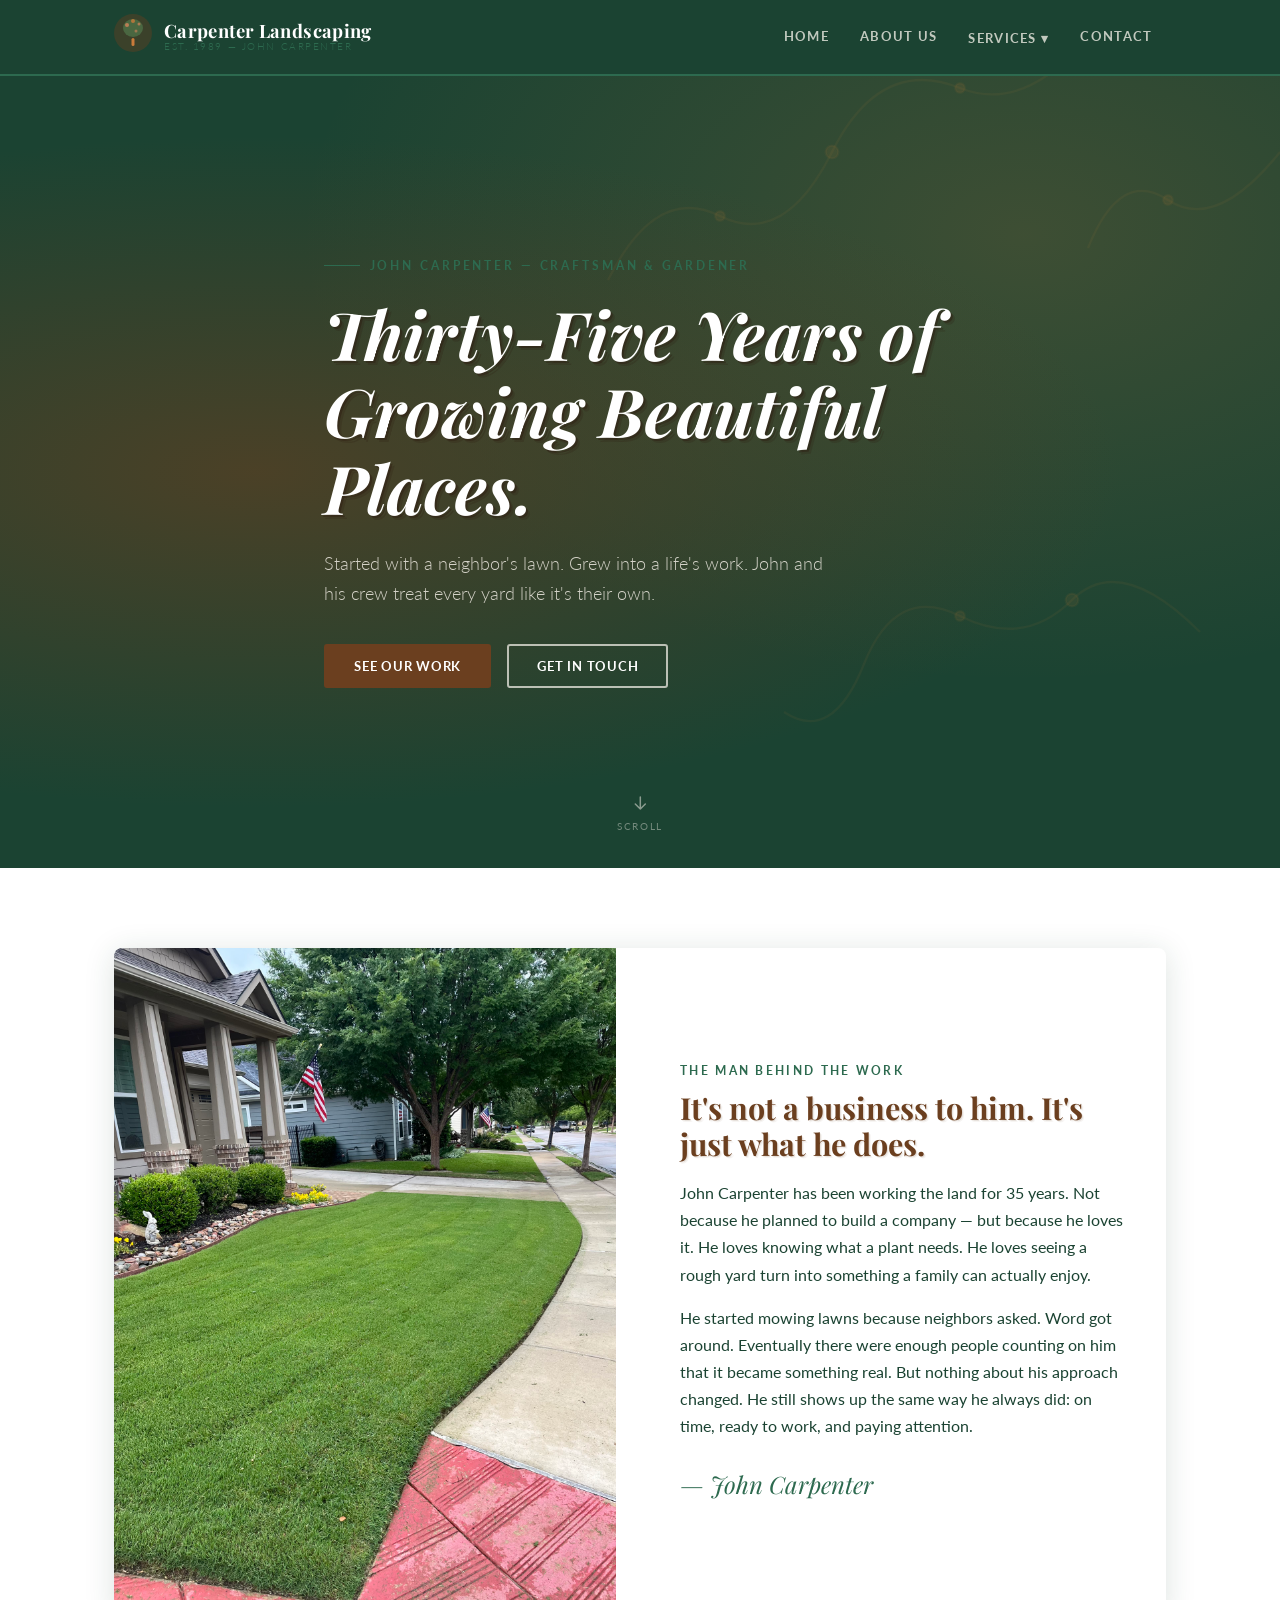
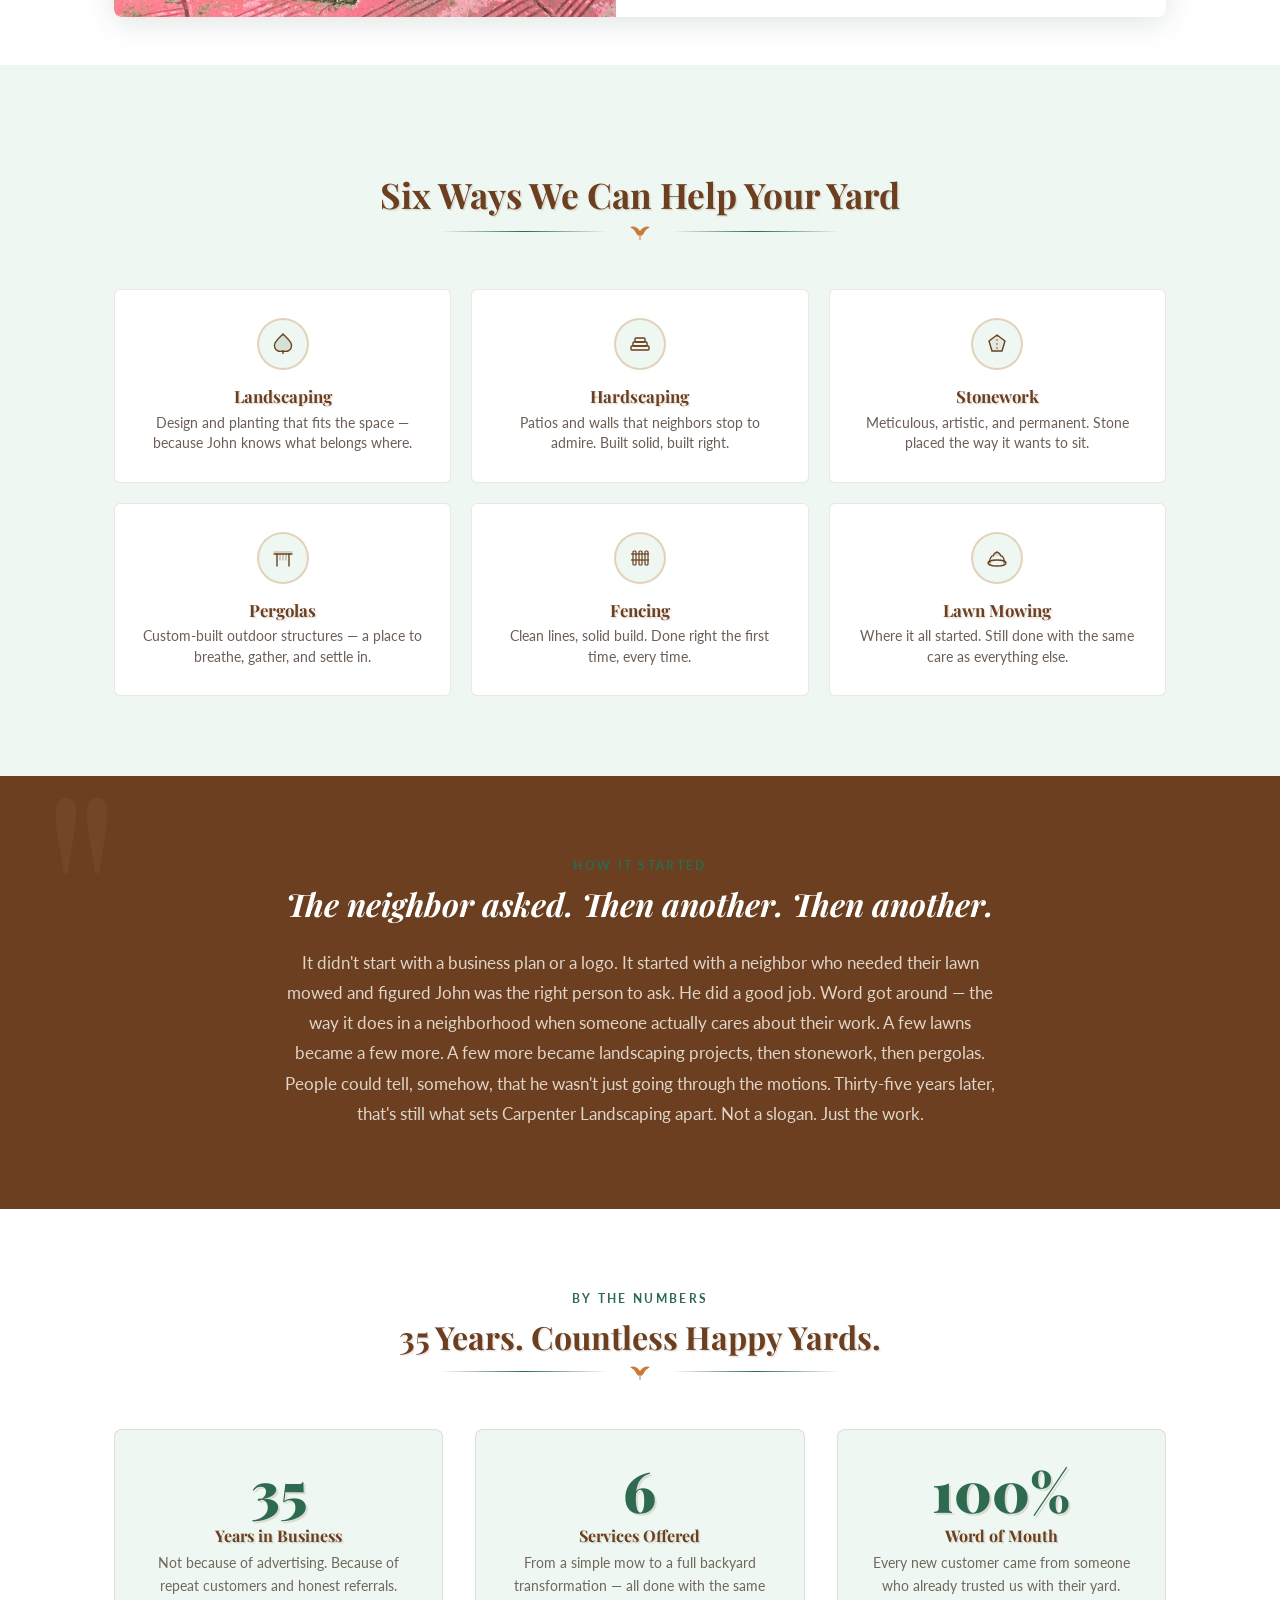
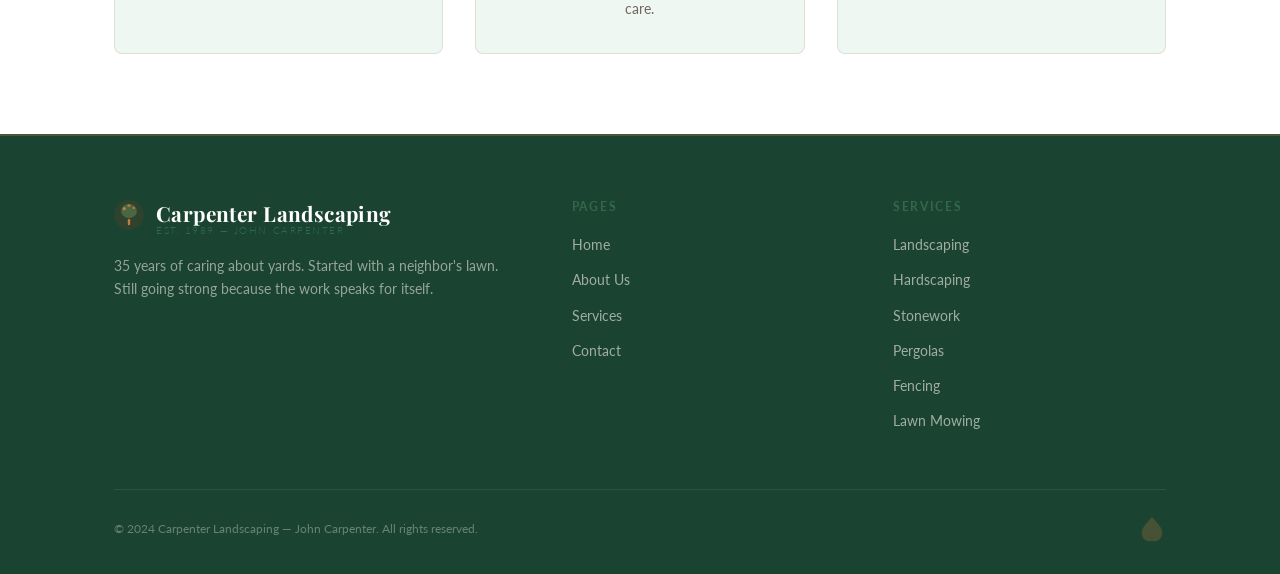
==== commit b62c84f0: "Replace subnav bar with dropdown under Services nav link Co-Authored-By: Claude Sonnet 4.6 <noreply@" ====
--- a/JC_landscaping.html
+++ b/JC_landscaping.html
@@ -215,6 +215,46 @@
     .main-nav a.active {
       color: var(--amber);
       background: rgba(201,123,58,0.1);
+    }
+
+    /* Services dropdown */
+    .nav-dropdown { position: relative; }
+    .nav-dropdown__trigger { cursor: pointer; }
+    .nav-dropdown__menu {
+      display: none;
+      position: absolute;
+      top: calc(100% + 6px);
+      left: 50%;
+      transform: translateX(-50%);
+      background: var(--espresso);
+      border: 1px solid rgba(201,123,58,0.25);
+      border-radius: 6px;
+      list-style: none;
+      margin: 0;
+      padding: 0.4rem 0;
+      min-width: 160px;
+      box-shadow: 0 8px 24px rgba(0,0,0,0.35);
+      z-index: 200;
+    }
+    .nav-dropdown__menu li a {
+      display: block;
+      padding: 0.55rem 1.1rem;
+      font-family: 'Lato', sans-serif;
+      font-size: 0.78rem;
+      font-weight: 600;
+      letter-spacing: 0.07em;
+      text-transform: uppercase;
+      color: rgba(250,245,238,0.78);
+      text-decoration: none;
+      transition: color 0.15s, background 0.15s;
+    }
+    .nav-dropdown__menu li a:hover {
+      color: var(--amber);
+      background: rgba(201,123,58,0.1);
+    }
+    .nav-dropdown:hover .nav-dropdown__menu,
+    .nav-dropdown:focus-within .nav-dropdown__menu {
+      display: block;
     }
 
     /* Mobile nav */
@@ -1151,7 +1191,17 @@
       <nav class="main-nav" id="main-nav">
         <a href="#" onclick="navigate('home')" data-page="home">Home</a>
         <a href="#" onclick="navigate('about')" data-page="about">About Us</a>
-        <a href="#" onclick="navigate('services')" data-page="services">Services</a>
+        <div class="nav-dropdown">
+          <a href="#" onclick="navigate('services')" data-page="services" class="nav-dropdown__trigger">Services ▾</a>
+          <ul class="nav-dropdown__menu">
+            <li><a href="#svc-landscaping" onclick="navigate('services')">Landscaping</a></li>
+            <li><a href="#svc-hardscaping" onclick="navigate('services')">Hardscaping</a></li>
+            <li><a href="#svc-stonework" onclick="navigate('services')">Stonework</a></li>
+            <li><a href="#svc-pergolas" onclick="navigate('services')">Pergolas</a></li>
+            <li><a href="#svc-fencing" onclick="navigate('services')">Fencing</a></li>
+            <li><a href="#svc-mowing" onclick="navigate('services')">Lawn Mowing</a></li>
+          </ul>
+        </div>
         <a href="#" onclick="navigate('contact')" data-page="contact">Contact</a>
       </nav>
 
@@ -1481,7 +1531,7 @@
       <div class="container">
 
         <!-- FEATURED: Landscaping -->
-        <div class="service-featured reveal">
+        <div id="svc-landscaping" class="service-featured reveal">
           <div class="service-featured-photo">
             <svg width="52" height="52" viewBox="0 0 52 52" fill="none">
               <rect x="4" y="4" width="44" height="44" rx="6" stroke="rgba(250,245,238,0.3)" stroke-width="1.5" stroke-dasharray="4 3"/>
@@ -1503,7 +1553,7 @@
         <div class="services-grid">
 
           <!-- Hardscaping -->
-          <div class="service-card reveal">
+          <div id="svc-hardscaping" class="service-card reveal">
             <div class="service-card-photo">
               <svg width="36" height="36" viewBox="0 0 36 36" fill="none">
                 <rect x="4" y="22" width="28" height="6" rx="2" stroke="rgba(107,63,31,0.5)" stroke-width="1.2"/>
@@ -1520,7 +1570,7 @@
           </div>
 
           <!-- Stonework -->
-          <div class="service-card reveal reveal-delay-1">
+          <div id="svc-stonework" class="service-card reveal reveal-delay-1">
             <div class="service-card-photo">
               <svg width="36" height="36" viewBox="0 0 36 36" fill="none">
                 <polygon points="18,4 30,12 26,28 10,28 6,12" stroke="rgba(107,63,31,0.5)" stroke-width="1.2" fill="rgba(107,63,31,0.06)"/>
@@ -1537,7 +1587,7 @@
           </div>
 
           <!-- Pergolas -->
-          <div class="service-card reveal reveal-delay-2">
+          <div id="svc-pergolas" class="service-card reveal reveal-delay-2">
             <div class="service-card-photo">
               <svg width="36" height="36" viewBox="0 0 36 36" fill="none">
                 <line x1="4" y1="12" x2="32" y2="12" stroke="rgba(107,63,31,0.5)" stroke-width="1.5" stroke-linecap="round"/>
@@ -1558,7 +1608,7 @@
           </div>
 
           <!-- Fencing -->
-          <div class="service-card reveal">
+          <div id="svc-fencing" class="service-card reveal">
             <div class="service-card-photo">
               <svg width="36" height="36" viewBox="0 0 36 36" fill="none">
                 <line x1="4" y1="12" x2="32" y2="12" stroke="rgba(107,63,31,0.5)" stroke-width="1.2"/>
@@ -1577,7 +1627,7 @@
           </div>
 
           <!-- Lawn Mowing -->
-          <div class="service-card reveal reveal-delay-1">
+          <div id="svc-mowing" class="service-card reveal reveal-delay-1">
             <div class="service-card-photo">
               <img src="images/IMG_1244.jpeg" alt="Freshly mowed lawn with stripe pattern" style="width:100%;height:100%;object-fit:cover;display:block;" />
             </div>
@@ -1875,6 +1925,21 @@
         });
       }, 100);
     });
+
+    // Services dropdown: scroll to section after page switch
+    document.querySelectorAll('.nav-dropdown__menu a').forEach(link => {
+      link.addEventListener('click', e => {
+        const hash = link.getAttribute('href');
+        if (!hash || !hash.startsWith('#')) return;
+        // Wait for page to render then scroll
+        setTimeout(() => {
+          const target = document.querySelector(hash);
+          if (!target) return;
+          const top = target.getBoundingClientRect().top + window.scrollY - 80;
+          window.scrollTo({ top, behavior: 'smooth' });
+        }, 80);
+      });
+    });
   </script>
 
 </body>
